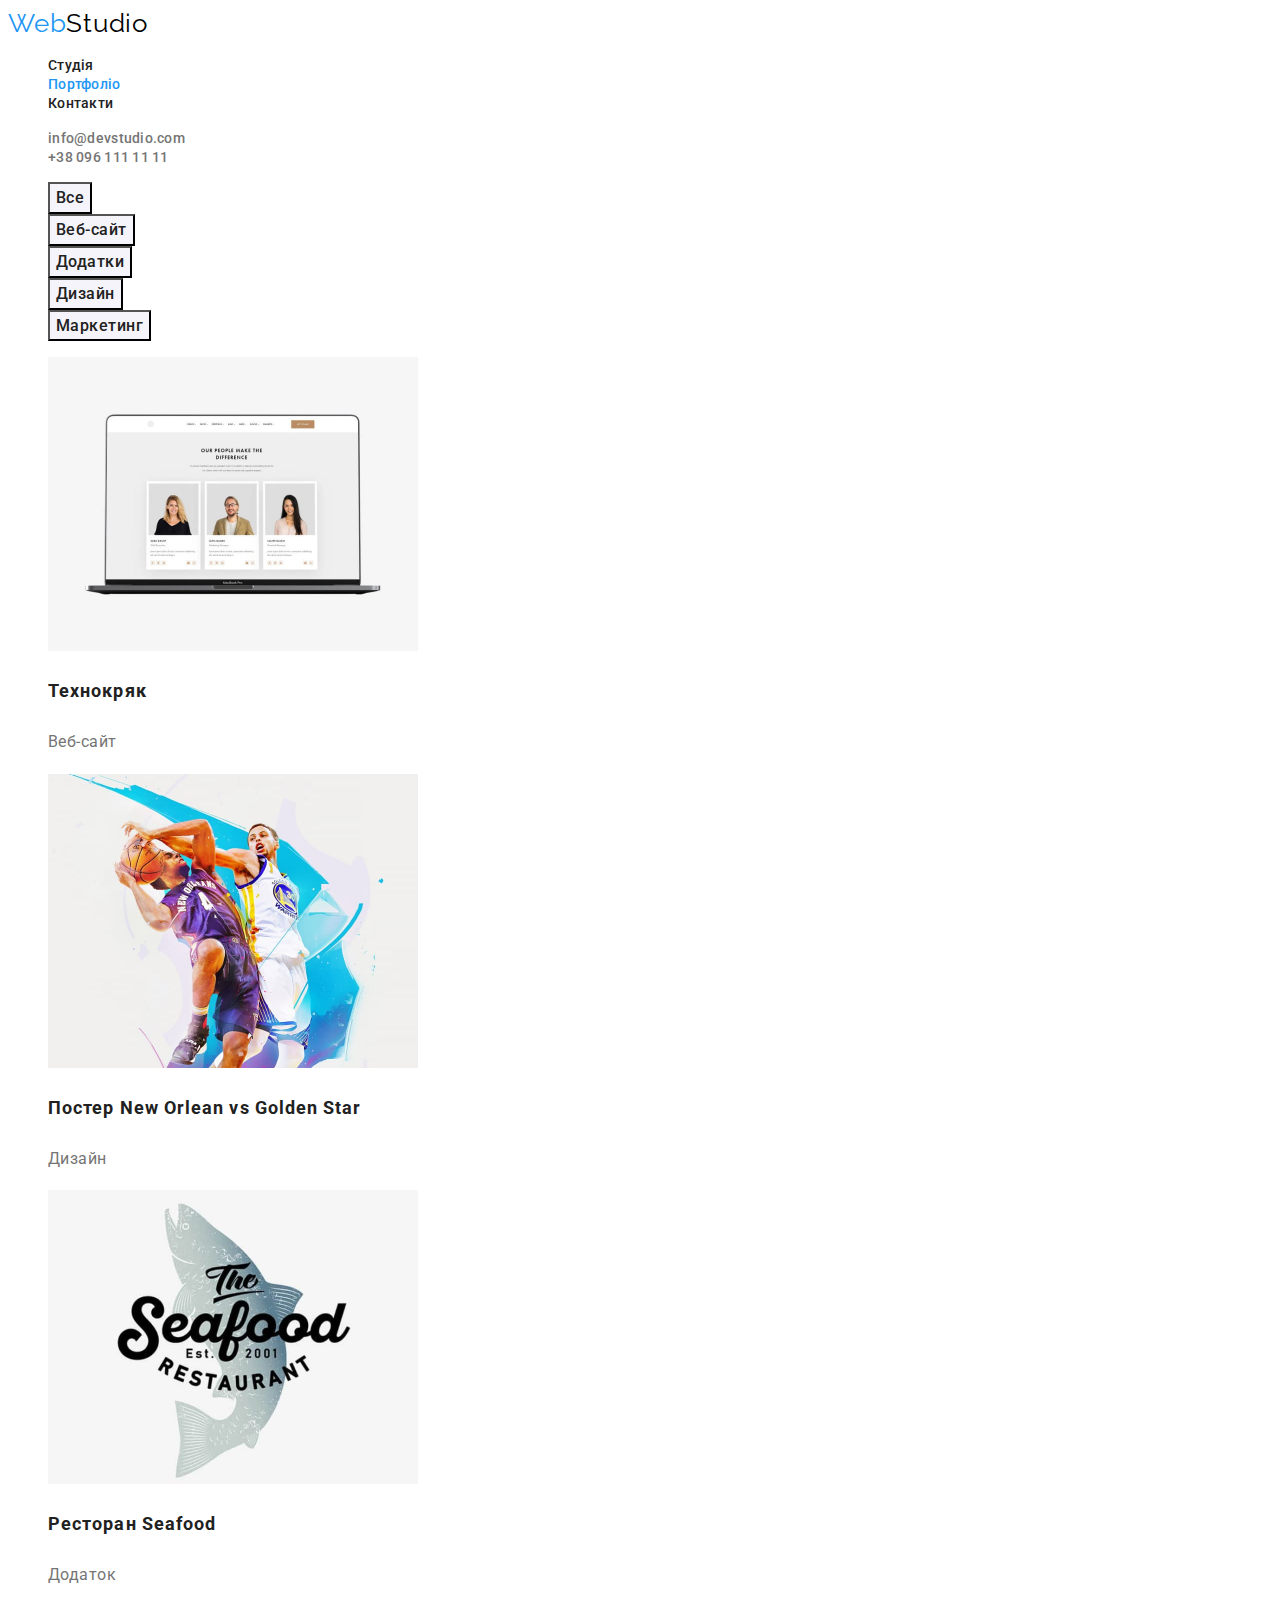
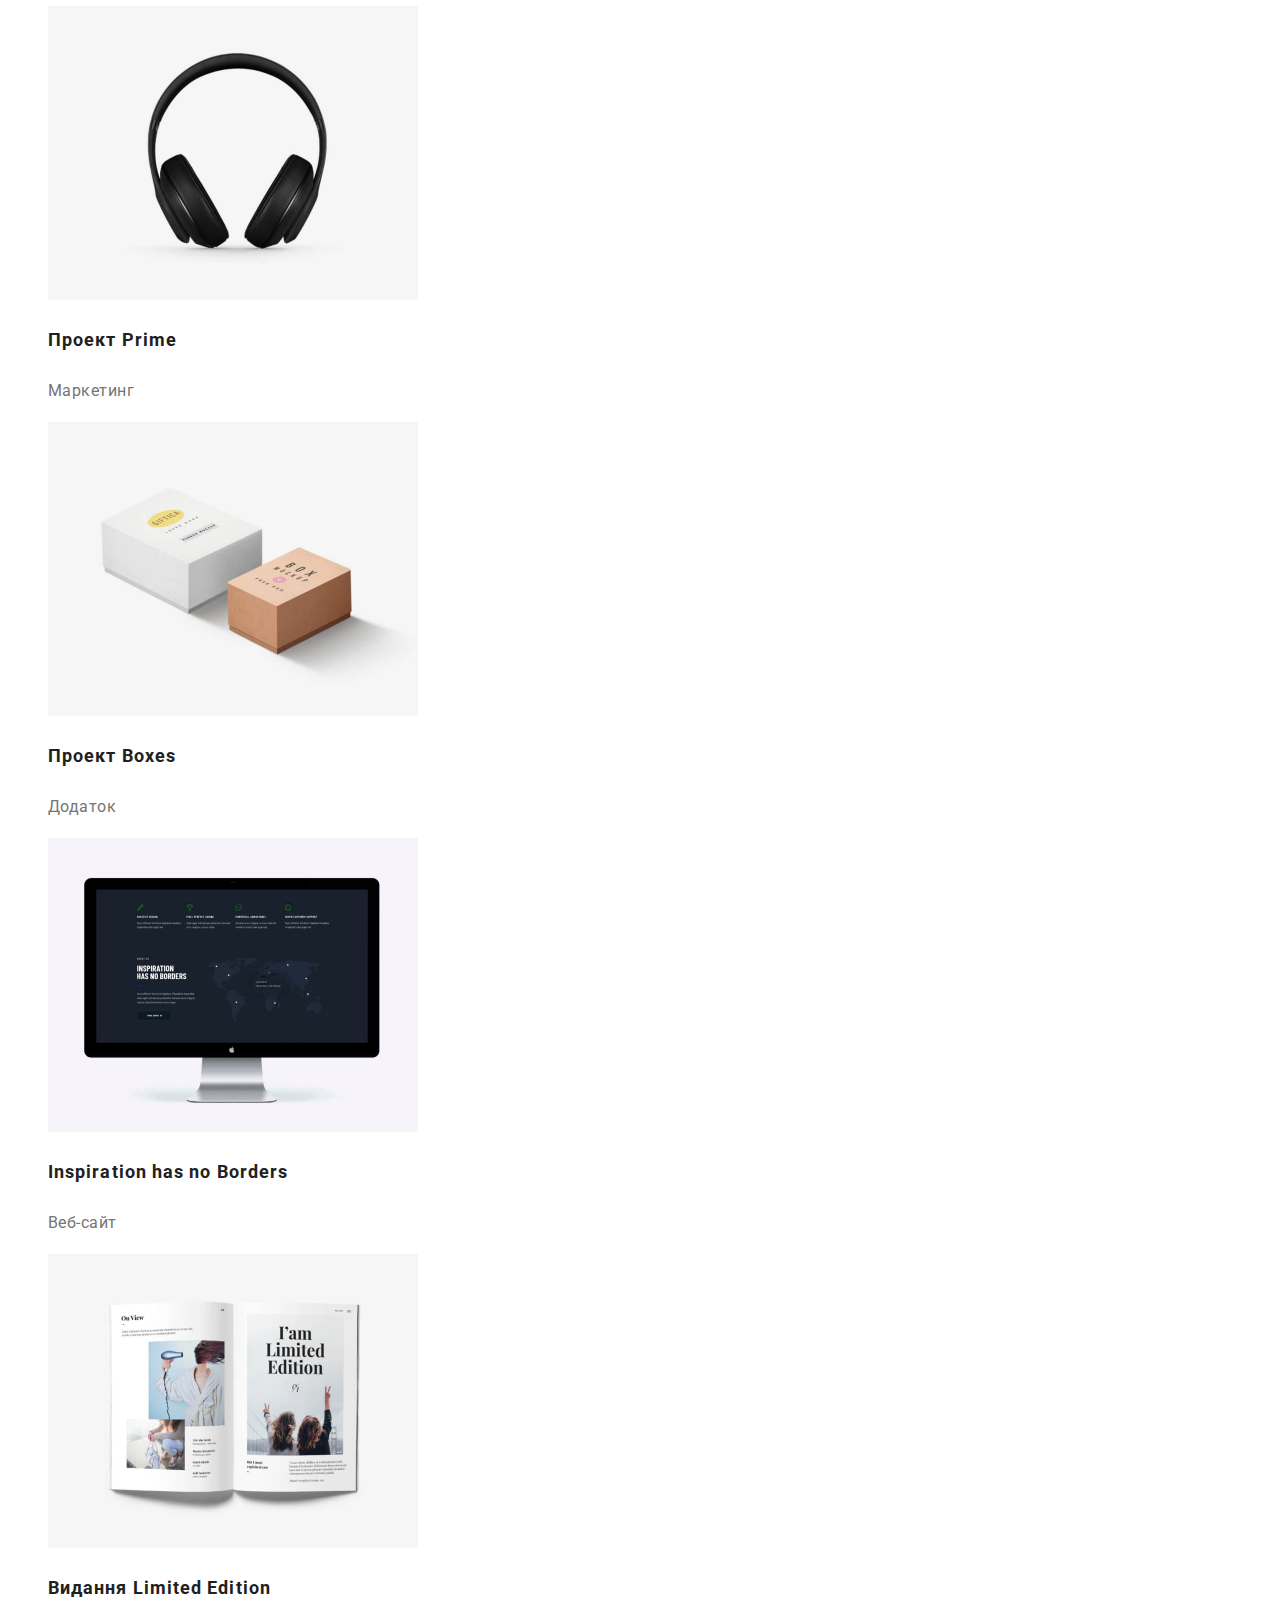
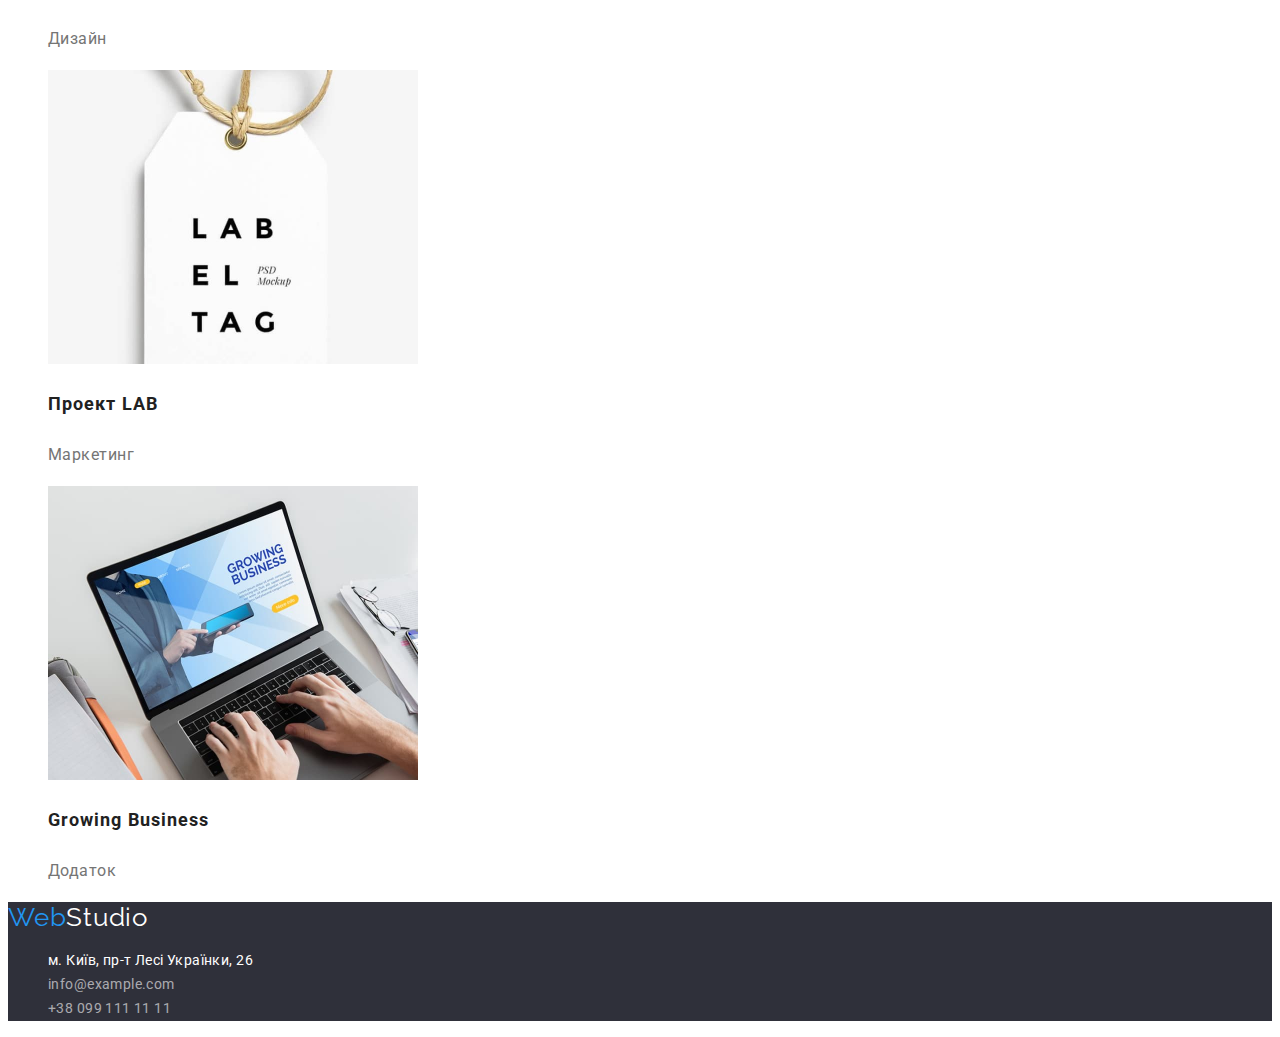
==== portfolio.html @ faa63e8d "Оптимізує css" ====
<!DOCTYPE html>
<html lang="ru">
<head>
    <meta charset="UTF-8">
    <meta http-equiv="X-UA-Compatible" content="IE=edge">
    <meta name="viewport" content="width=device-width, initial-scale=1.0">
    <title>Портфолио</title>
    <link rel="preconnect" href="https://fonts.googleapis.com">
    <link rel="preconnect" href="https://fonts.gstatic.com" crossorigin>
    <link
        href="https://fonts.googleapis.com/css2?family=Montserrat:wght@400;700&family=Raleway:wght@700&family=Roboto:wght@400;500;700;900&display=swap"
        rel="stylesheet">
    <link rel="stylesheet" href="./css/styles.css">
</head>

<body>
    <header class="header">
        <nav>
            <a  class="header-logo logo link">Web<span class="header-second-logo logo link">Studio</span>
            </a>

            <ul class="header-list list">
                <li class="header-item"><a class="header-link link navy" href="./index.html">Студія</a></li>
                <li class="header-item"><a class="header-link link navy current" href="./portfolio.html"">Портфоліо</a> </li>
                <li class="header-item"><a class="header-link link navy " href="">Контакти</a> </li>
            </ul>
        </nav>

        <ul class="header-contacts-list list">
            <li class="contacts-item"><a  href="mailto:info@devstudio.com" class="header-tel link navy ">info@devstudio.com</a></li>
            <li class="contacts-item"><a href="Tel:+380961111111" class="header-mail link navy ">+38 096 111 11 11</a> </li>
        </ul>
    </header>
    <main>
        <section class="filter">
            <h2 class="visually-hidden">Фільтр</h2>
            <ul class="filter-list list">
                <li class="filter-item">
                    <button class="filter-btn" type="button">Все</button>
                </li>
                <li class="filter-item">
                    <button class="filter-btn" type="button">Веб-сайт</button>
                </li>
                <li class="filter-item">
                   <button class="filter-btn" type="button"> Додатки</button>
                </li>
                <li class="filter-item">
                    <button class="filter-btn" type="button">Дизайн</button>
                </li>
                <li class="filter-item">
                   <button class="filter-btn" type="button">Маркетинг</button>
                </li>
            </ul>      
      
            <h2 class="visually-hidden">Портфоліо</h2>
            <ul class="portfolio-list list">
                <li class="portfolio-item">
                    <img
                     src="./images/portfolio_1.jpg"
                     alt="Відкрита сторінка на ноутбуці з профілями"
                     width="370">
                    <h3 class="portfolio-item-title">Технокряк</h3>
                    <p class="portfolio-after-title">Веб-сайт</p>
                </li>
                <li class="portfolio-item">
                    <img
                        src="./images/portfolio_2.jpg"
                        alt="два баскетболісти в стрибку з м'ячем"
                        width="370">
                    <h3 class="portfolio-item-title">Постер New Orlean vs Golden Star</h3>
                    <p class="portfolio-after-title">Дизайн</p>
                </li>
                <li class="portfolio-item">
                    <img
                     src="./images/portfolio_3.jpg" 
                     alt="логотип ресторану сіафуд"
                     width="370">
                    <h3 class="portfolio-item-title">Ресторан Seafood</h3>
                    <p class="portfolio-after-title">Додаток</p>
                </li>
                <li class="portfolio-item">
                    <img
                        src="./images/portfolio_4.jpg"
                        alt="навушники"
                        width="370">
                    <h3 class="portfolio-item-title">Проект Prime</h3>
                    <p class="portfolio-after-title">Маркетинг</p>
                </li>
                <li class="portfolio-item">
                    <img
                        src="./images/portfolio_5.jpg" 
                        alt="дві коробки"
                        width="370">
                    <h3 class="portfolio-item-title">Проект Boxes</h3>
                    <p class="portfolio-after-title">Додаток</p>
                </li>
                <li class="portfolio-item">
                    <img
                        src="./images/portfolio_6.jpg"
                        alt="екран комп'ютера з катрою"
                        width="370">
                    <h3 class="portfolio-item-title">Inspiration has no Borders</h3>
                    <p class="portfolio-after-title">Веб-сайт</p>
                </li>
                <li class="portfolio-item">
                    <img
                        src="./images/portfolio_7.jpg" 
                        alt="розгорнутий журнал"
                        width="370">
                    <h3 class="portfolio-item-title">Видання Limited Edition</h3>
                    <p class="portfolio-after-title">Дизайн</p>
                </li>
                <li class="portfolio-item">
                    <img
                        src="./images/portfolio_8.jpg" 
                        alt="лейбл"
                        width="370">
                    <h3 class="portfolio-item-title">Проект LAB</h3>
                    <p class="portfolio-after-title">Маркетинг</p>
                </li>
                <li class="portfolio-item">
                    <img 
                        src="./images/portfolio_9.jpg" 
                        alt="руки які друкують на ноутбуці"
                        width="370">
                    <h3 class="portfolio-item-title">Growing Business</h3>
                    <p class="portfolio-after-title">Додаток</p>
                </li>
           </ul>
        </section>
    </main>
    <footer class="footer">
        <a class="header-logo logo link" href="/"> Web<span class="logo-color-footer logo link">Studio</span>
        </a>
        
        <address class="address">
            <ul class="address-list list">
                <li class="address-item">
                    <a href="https://goo.gl/maps/31fkkudy4Th9jDAP7" class="address-location link">м. Київ, пр-т Лесі Українки, 26</a>
                </li>
                <li class="address-item"> <a href="mailto:info@example.com" class="address-mail link">info@example.com</a> </li>
                <li class="address-item"> <a href="tel:+380991111111" class="address-tel link">+38 099 111 11 11</a></li>
            </ul>
        </address>
    </footer>
    </body>
---- css/styles.css ----
/* колір основного тексту:#212121 */
/* колір великих букв: #FFFFFF */
/* колір текту:#757575 */
/* колір лого:#2196F3 */

/* колір фону (другий): #2F303A */

/* колір кнопки:#2196F3 */
/* контакти в футері:color: rgba(255, 255, 255, 0.6); */

:root{ 
    --title-text-color:#212121;
    --button-text-color:#212121;
    --primary-backgraund-color:#FFFFFF;
    --primary-text-color:#757575;
    --first-logo-color:#2196F3;
    --button-active-color:#2196F3;
    --button-color:#F5F4FA;
    --about-backgraund-color:#F5F4FA;
    --hero-backgraund-color:#2F303A;
    --second-logo-color:#000000;
    --hero-color:#FFFFFF;
    
}

body{
    color: var(--primary-text-color);
    font-family: Roboto, sans-serif;
}

.visually-hidden {
    position: absolute;
    white-space: nowrap;
    width: 1px;
    height: 1px;
    overflow: hidden;
    border: 0;
    padding: 0;
    clip: rect(0 0 0 0);
    clip-path: inset(50%);
    margin: -1px;
}

.list{
    list-style: none;
}

.link{
    text-decoration: none;
}


.navy{
    font-weight: 500;
    font-size: 14px;
    line-height: 1.14;
    letter-spacing: 0.02em;
}

.title{
    font-weight: 700;
    font-size: 36px;
    line-height: 1.17;
    text-align: center;
    letter-spacing: 0.03em;
    color: var(--title-text-color);}

/* ----------------LOGO----------------- */

.logo{
    font-family: 'Raleway';
    font-size: 26px;
    line-height: 1.19;
    letter-spacing: 0.03em;
}

.header-logo{
    color: var(--first-logo-color);
}

.header-second-logo{
    color: var(--second-logo-color);
}

/* ----------------HEADER----------------- */

.header {background-color: var(--primary-backgraund-color);
}

.header-link {
    color: var(--title-text-color);
}

.header-link:hover,
.header-link:focus{color: var(--button-active-color);
}

.current{
    color: var(--button-active-color);
}

.header-tel {
    font-weight: 500;
    font-size: 14px;
    line-height: 1.14;
    letter-spacing: 0.02em;
    color: var(--primary-text-color);
}

.header-tel:hover,
.header-tel:focus{
    color: var(--button-active-color);
}
.header-mail {
    font-weight: 500;
    font-size: 14px;
    line-height: 1.14;
    letter-spacing: 0.02em;
    color: var(--primary-text-color);
}

.header-mail:hover,
.header-mail:focus{
    color: var(--button-active-color);
}

/* ----------------HERO----------------- */

.hero {
    background-color: var(--hero-backgraund-color);
}
.hero-title {
    font-weight: 900;
    font-size: 44px;
    line-height: 1.36;
    text-align: center;
    letter-spacing: 0.06em;
    text-transform: uppercase;
    color: var(--hero-color);
}
.hero-btn {
    font-family: inherit;
    font-weight: 700;
    font-size: 16px;
    line-height: 1.88;
    letter-spacing: 0.06em;
    background-color: var(--button-active-color);
    color: var(--hero-color);
    cursor: pointer;
}

/* ----------------FEATURES----------------- */

.features {
    background-color: var(--primary-backgraund-color);
}

.item-title {
    font-weight: 700;
    font-size: 14px;
    line-height: 1.14;
    letter-spacing: 0.03em;
    text-transform: uppercase;
    color: var(--title-text-color);
}
.item-after-title {
    font-size: 14px;
    line-height: 1.71;
    letter-spacing: 0.03em;
    color: var(--primary-text-color);
}

/* ----------------ABOUT----------------- */




/* ----------------TEAM----------------- */

.team {background-color:var(--about-backgraund-color);
}

.team-item-title {
    font-weight: 500;
    font-size: 16px;
    line-height: 1.19;
    text-align: center;
    letter-spacing: 0.03em;
    color: var(--title-text-color);
}
.team-after-title {
    font-size: 16px;
    line-height: 1.19;
    text-align: center;
    letter-spacing: 0.03em;
    color: var(--primary-text-color);
}

/* ----------------FOOTER----------------- */

.footer {
    background-color: var(--hero-backgraund-color);
}
.logo-color-footer {
    color: var(--hero-color);
}

.address{
    font-style: unset;
}

.address-location {
    font-size: 14px;
    line-height: 1.71;
    letter-spacing: 0.03em;
    color: var(--hero-color);
}

.address-location:hover,
.address-location:focus,
.address-mail:hover,
.address-mail:focus,
.address-tel:hover, 
.address-tel:focus{color: var(--button-active-color);}

.address-mail, .address-tel {
    font-size: 14px;
    line-height: 1.71;
    letter-spacing: 0.03em;
    color: rgba(255, 255, 255, 0.6);
}


/* ----------------PAGE PORTFOLIO----------------- */


.filter-btn{
    font-family: inherit;
    font-weight: 500;
    font-size: 16px;
    line-height: 1.62;
    text-align: center;
    letter-spacing: 0.03em;
    color: var(--button-text-color);
    background-color: var(--button-color);
}

.filter-btn:hover,
.filter-btn:focus{color:var(--hero-color);
background-color: var(--button-active-color);}

.portfolio-item-title{
    font-weight: 700;
    font-size: 18px;
    line-height: 2;
    letter-spacing: 0.06em;
    color: var(--title-text-color);
}

.portfolio-after-title{
    font-size: 16px;
    line-height: 1.88;
    letter-spacing: 0.03em;
    color: var(--primary-text-color);
}
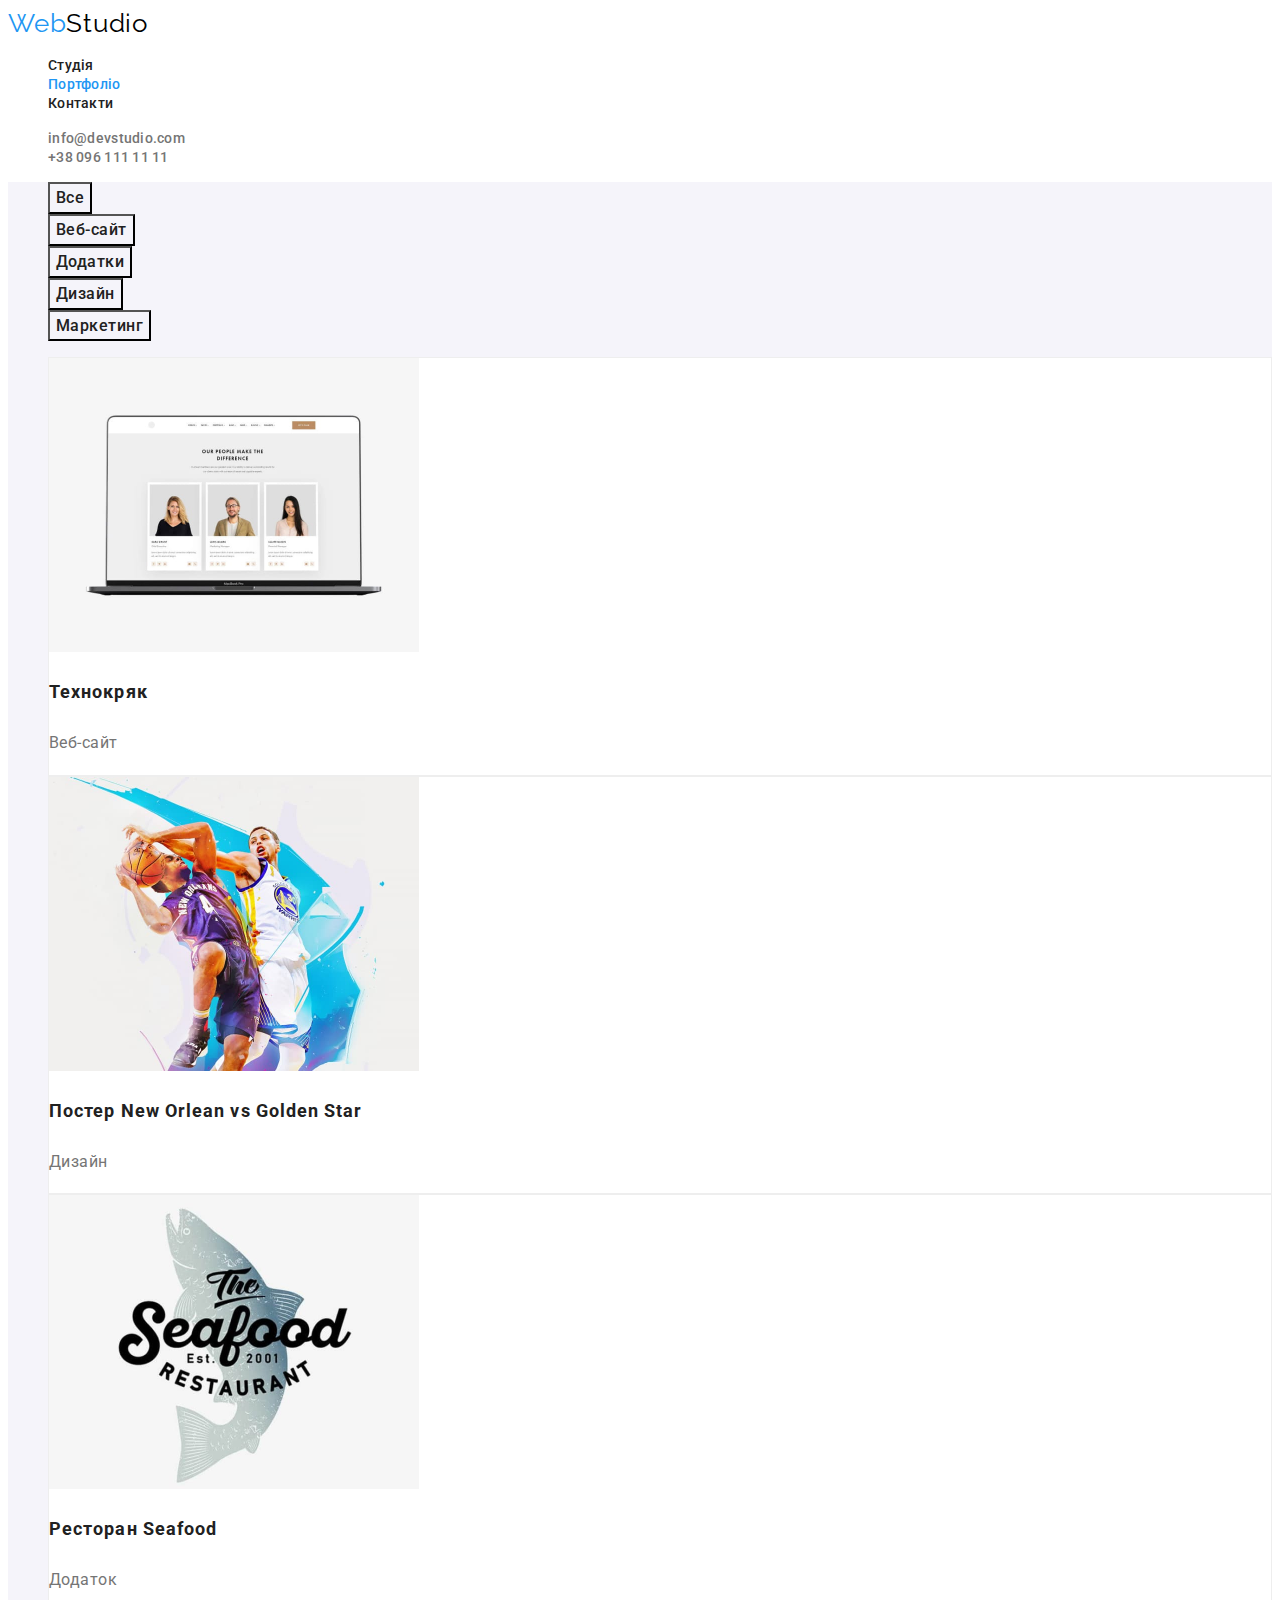
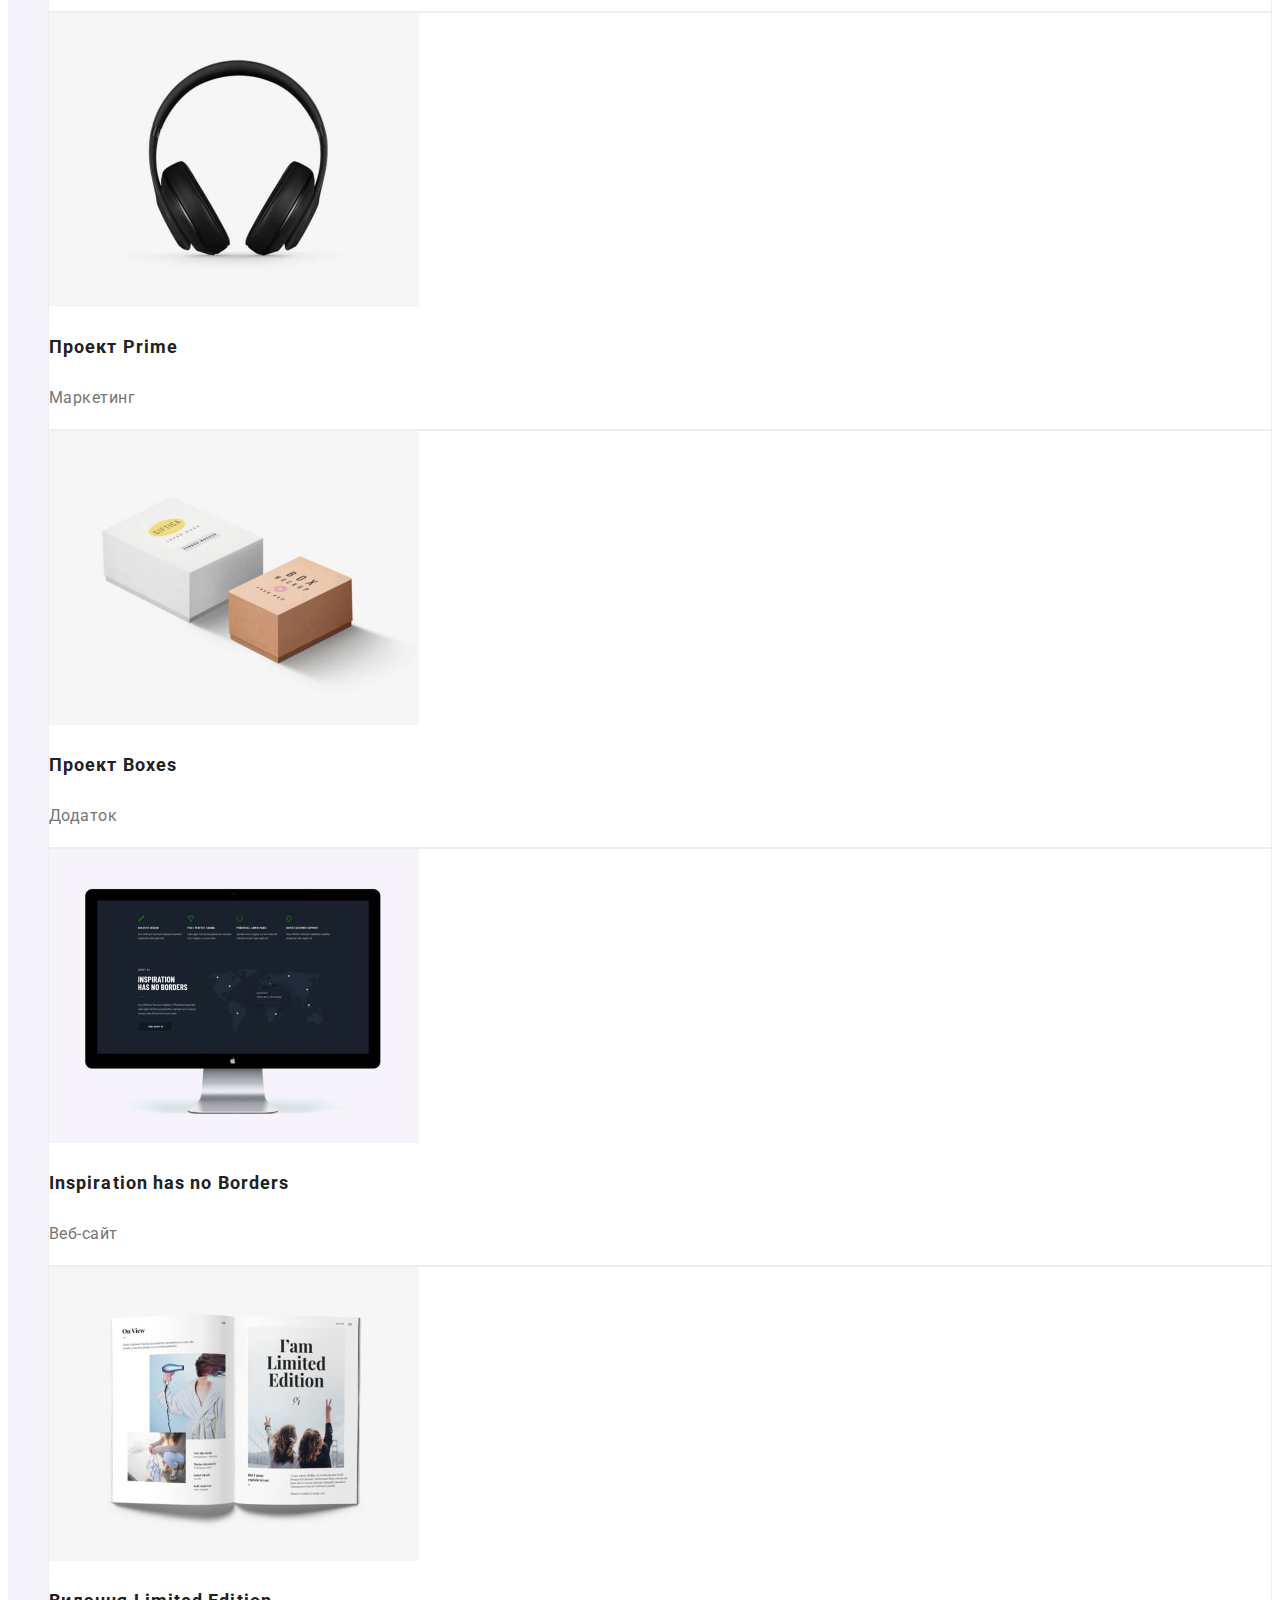
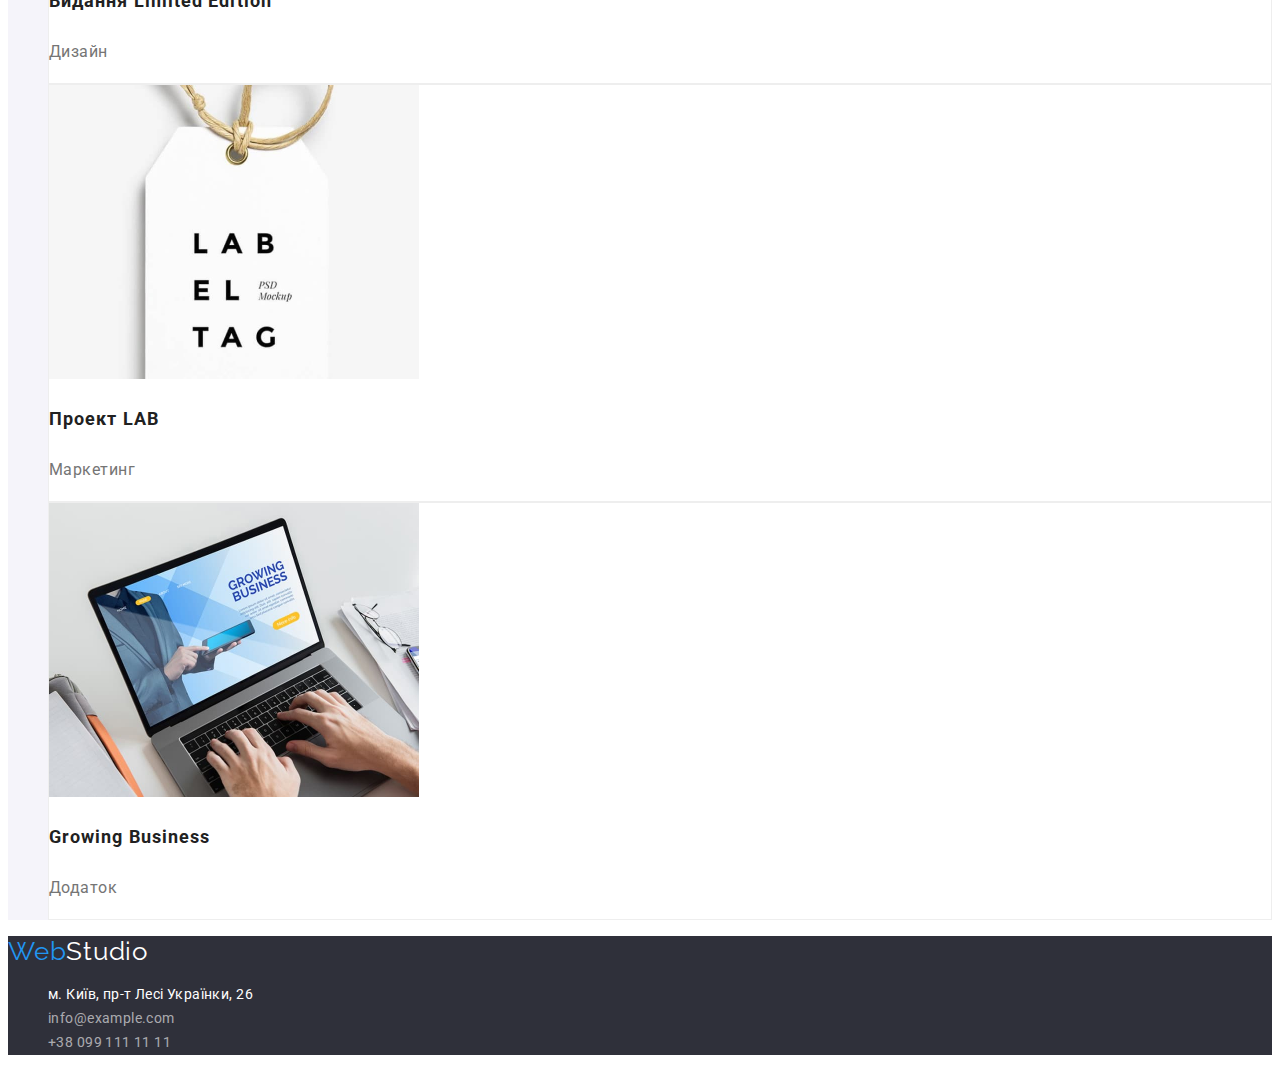
==== commit 7d7814fe: "додає задній фон" ====
--- a/portfolio.html
+++ b/portfolio.html
@@ -31,7 +31,7 @@
             <li class="contacts-item"><a href="Tel:+380961111111" class="header-mail link navy ">+38 096 111 11 11</a> </li>
         </ul>
     </header>
-    <main>
+    <main class="main-portfolio">
         <section class="filter">
             <h2 class="visually-hidden">Фільтр</h2>
             <ul class="filter-list list">
@@ -51,7 +51,6 @@
                    <button class="filter-btn" type="button">Маркетинг</button>
                 </li>
             </ul>      
-      
             <h2 class="visually-hidden">Портфоліо</h2>
             <ul class="portfolio-list list">
                 <li class="portfolio-item">
--- a/css/styles.css
+++ b/css/styles.css
@@ -26,6 +26,7 @@
 body{
     color: var(--primary-text-color);
     font-family: Roboto, sans-serif;
+    background-color: var(--primary-backgraund-color);
 }
 
 .visually-hidden {
@@ -180,6 +181,12 @@
 .team {background-color:var(--about-backgraund-color);
 }
 
+.team-item{
+    background-color: var(--primary-backgraund-color);
+    box-shadow: 0px 1px 3px rgba(0, 0, 0, 0.12), 0px 1px 1px rgba(0, 0, 0, 0.14), 0px 2px 1px rgba(0, 0, 0, 0.2);
+    border-radius: 0px 0px 4px 4px;
+}
+
 .team-item-title {
     font-weight: 500;
     font-size: 16px;
@@ -233,6 +240,7 @@
 
 /* ----------------PAGE PORTFOLIO----------------- */
 
+.main-portfolio{background-color: var(--about-backgraund-color);}
 
 .filter-btn{
     font-family: inherit;
@@ -247,7 +255,13 @@
 
 .filter-btn:hover,
 .filter-btn:focus{color:var(--hero-color);
-background-color: var(--button-active-color);}
+background-color: var(--button-active-color);
+}
+
+.portfolio-item{
+    background-color:var(--primary-backgraund-color);
+    border: 1px solid #EEEEEE;
+}
 
 .portfolio-item-title{
     font-weight: 700;
@@ -262,4 +276,6 @@
     line-height: 1.88;
     letter-spacing: 0.03em;
     color: var(--primary-text-color);
-}+}
+
+.portfolio-item{color:var(--primary-backgraund-color);}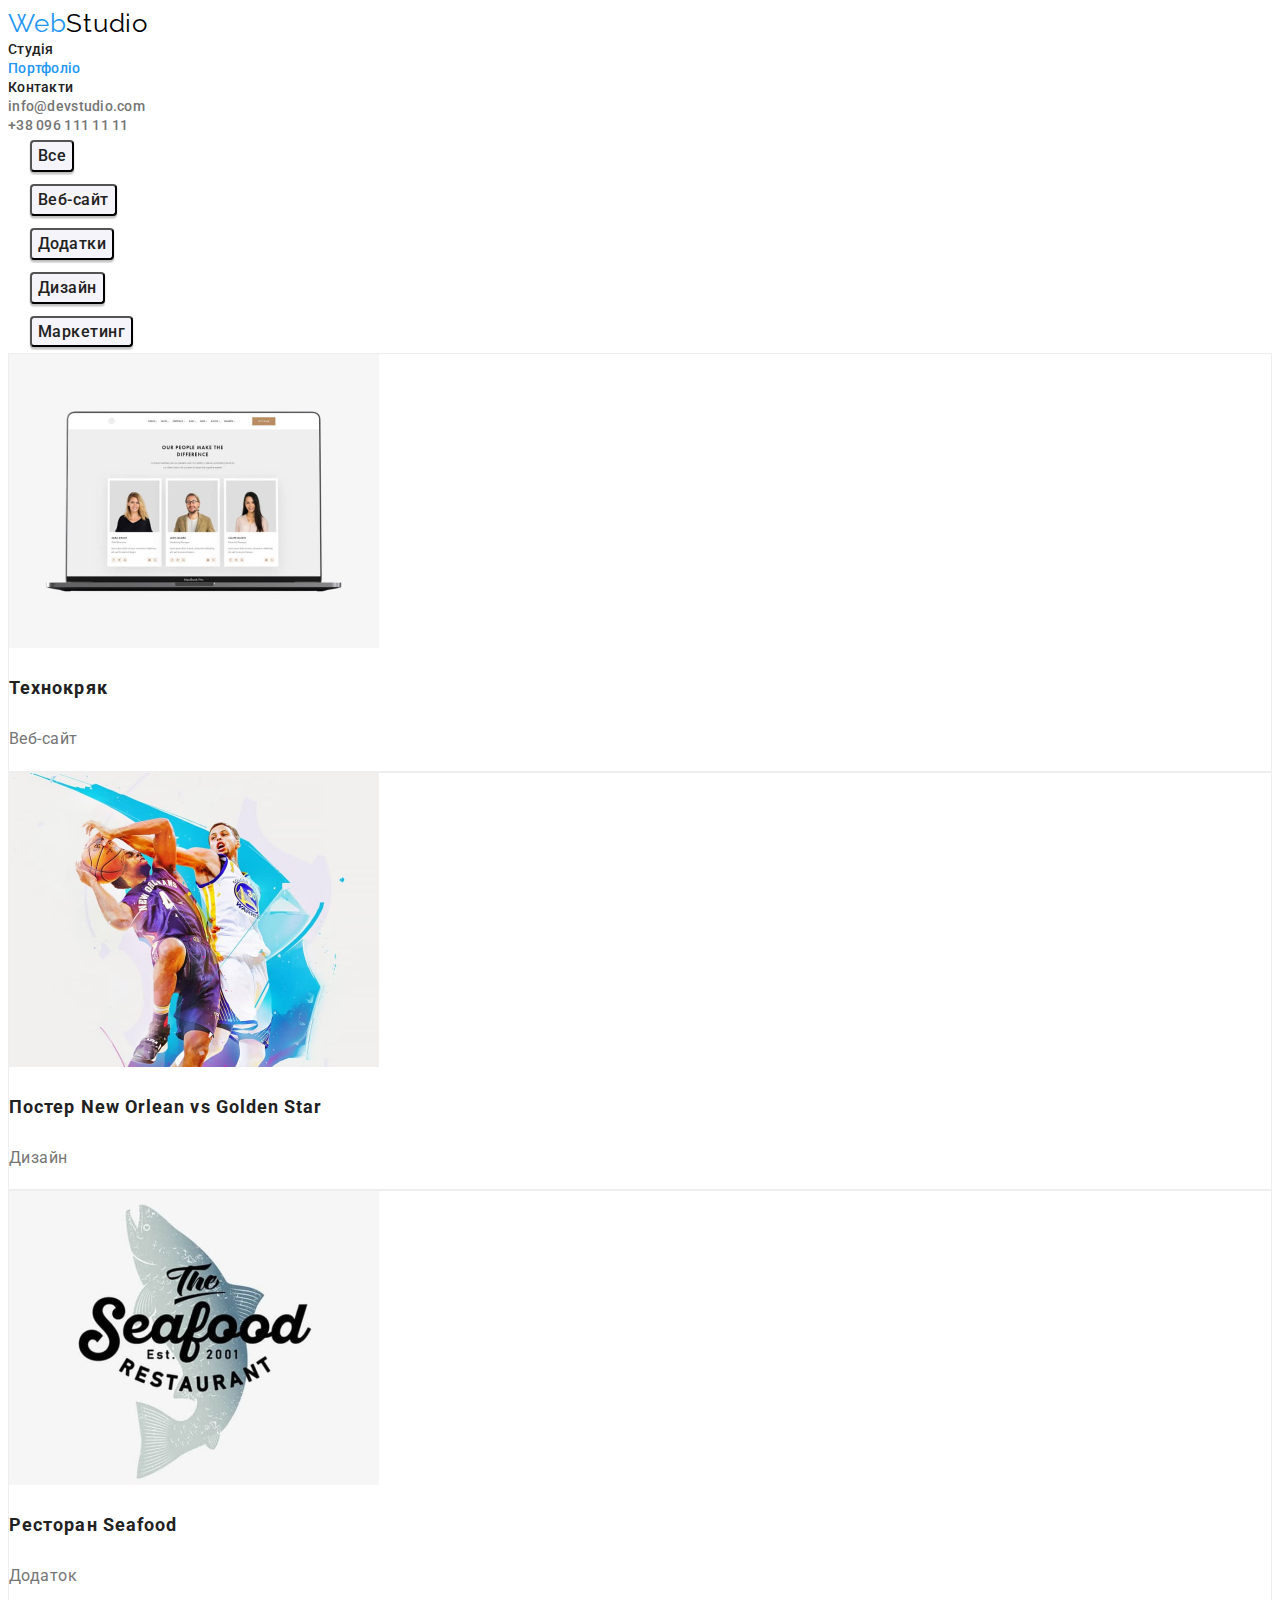
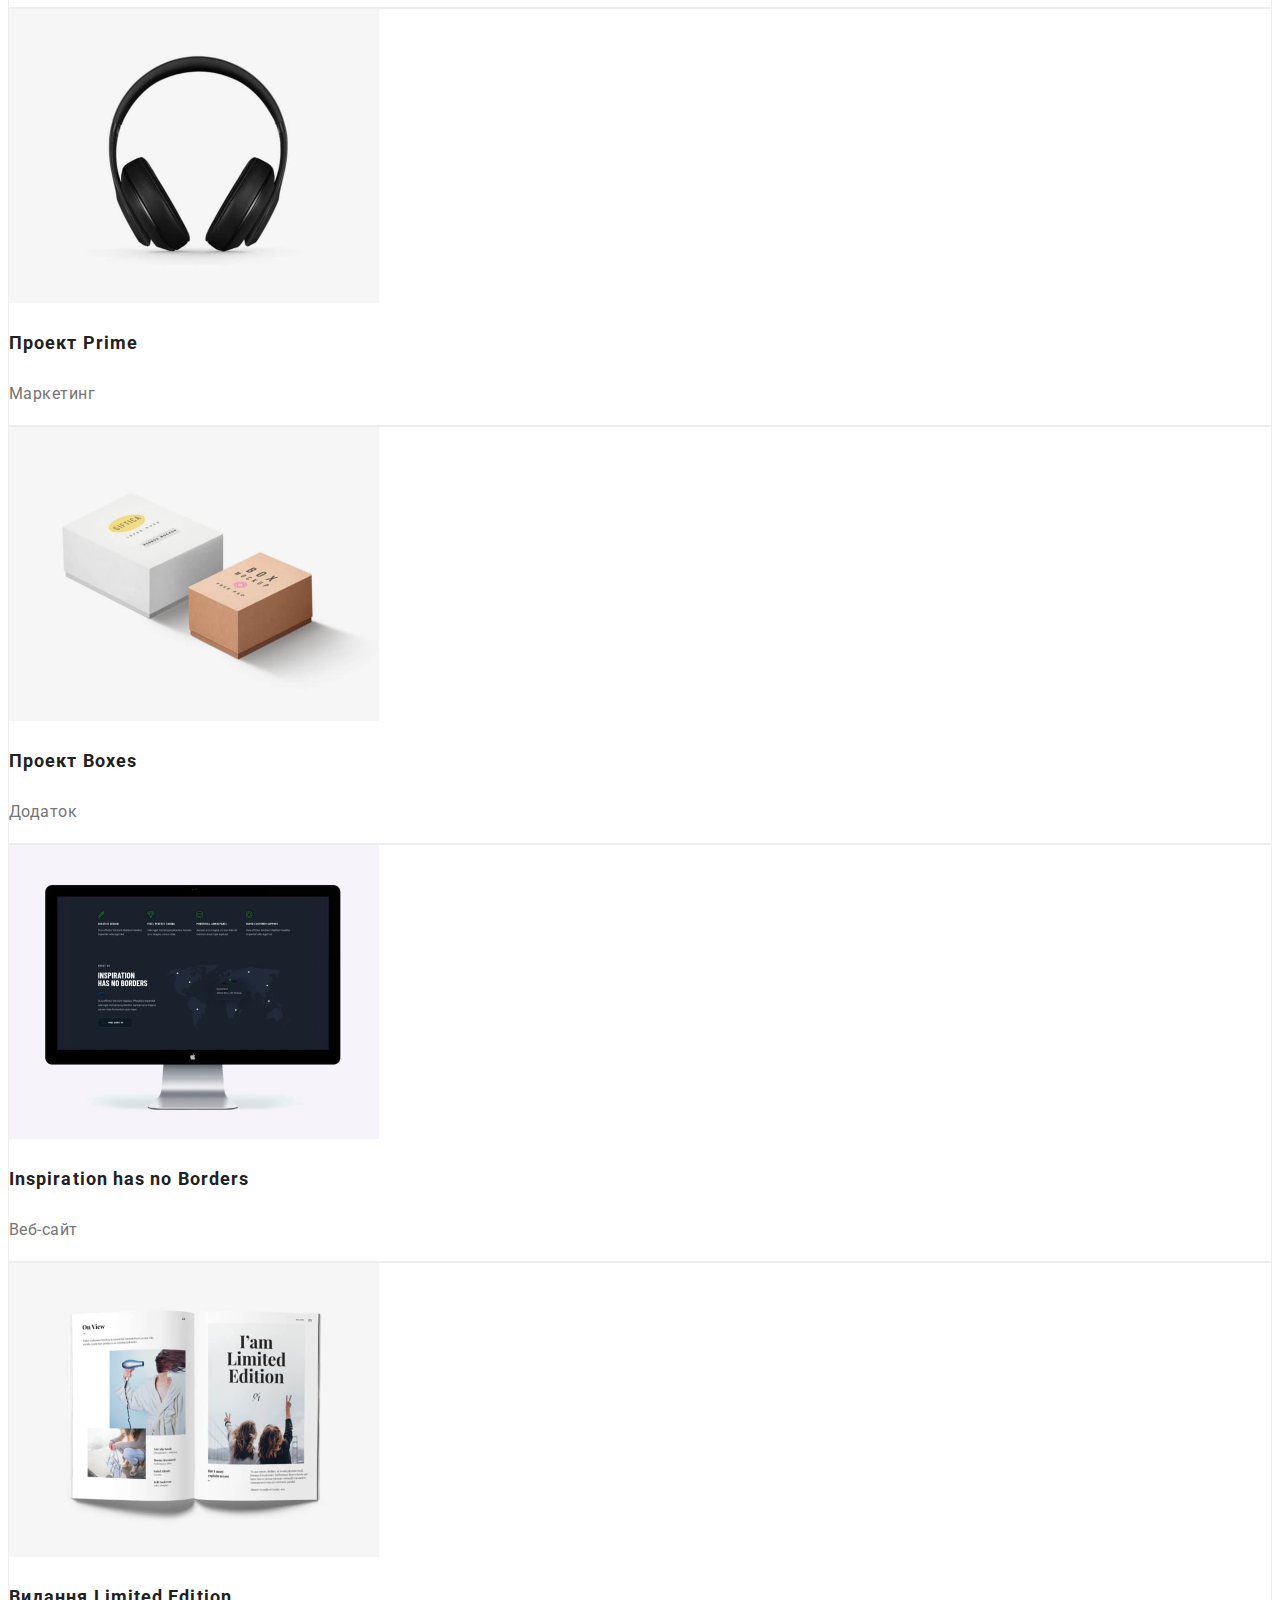
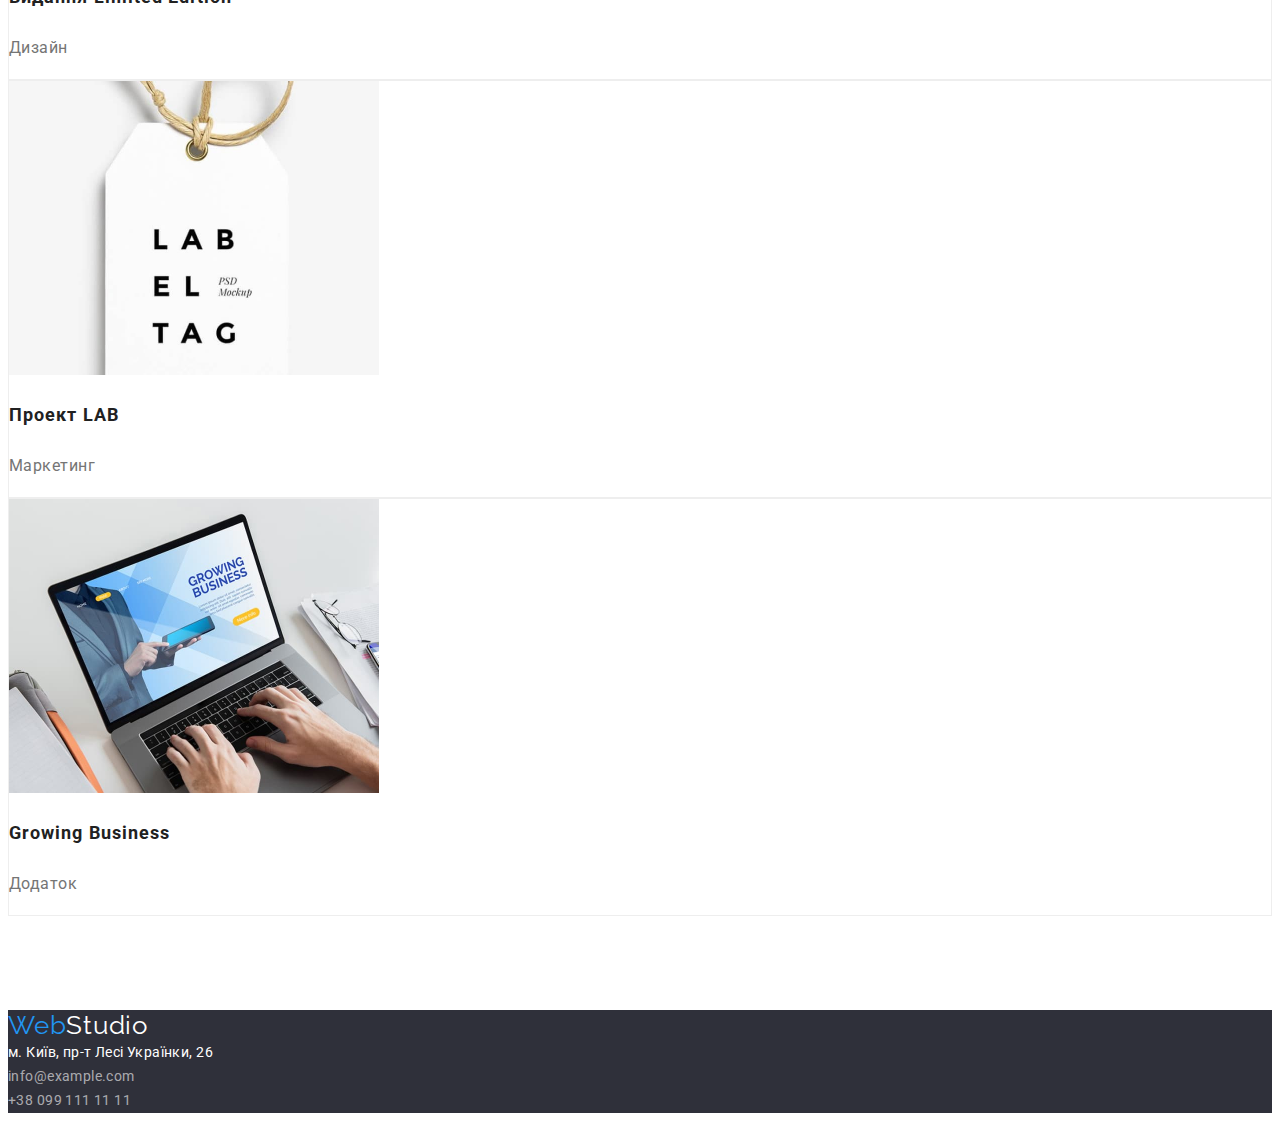
==== commit 9c577ea4: "додає відступи" ====
--- a/portfolio.html
+++ b/portfolio.html
@@ -32,7 +32,7 @@
         </ul>
     </header>
     <main class="main-portfolio">
-        <section class="filter">
+        <section class="filter section">
             <h2 class="visually-hidden">Фільтр</h2>
             <ul class="filter-list list">
                 <li class="filter-item">
--- a/css/styles.css
+++ b/css/styles.css
@@ -40,10 +40,13 @@
     clip: rect(0 0 0 0);
     clip-path: inset(50%);
     margin: -1px;
+    margin-top: 0px;
 }
 
 .list{
     list-style: none;
+    margin: 0px;
+    padding: 0px;
 }
 
 .link{
@@ -64,9 +67,20 @@
     line-height: 1.17;
     text-align: center;
     letter-spacing: 0.03em;
-    color: var(--title-text-color);}
-
+    color: var(--title-text-color);
+}
+
+.conteiner{
+    margin-left: auto;
+    margin-right: auto;
+    width: 1215px;
+    background: #000;
+}
+
+.section{padding-top: 0px;
+padding-bottom: 94px;}
 /* ----------------LOGO----------------- */
+
 
 .logo{
     font-family: 'Raleway';
@@ -85,8 +99,10 @@
 
 /* ----------------HEADER----------------- */
 
-.header {background-color: var(--primary-backgraund-color);
-}
+.header {
+    background-color: var(--primary-backgraund-color);
+}
+
 
 .header-link {
     color: var(--title-text-color);
@@ -129,15 +145,18 @@
 
 .hero {
     background-color: var(--hero-backgraund-color);
+    width: 1600px;
+    text-align: center;
 }
 .hero-title {
     font-weight: 900;
     font-size: 44px;
     line-height: 1.36;
-    text-align: center;
     letter-spacing: 0.06em;
     text-transform: uppercase;
-    color: var(--hero-color);
+    color: var(--hero-color); 
+    margin-top: 0px;
+    margin-bottom: 30px;
 }
 .hero-btn {
     font-family: inherit;
@@ -148,12 +167,20 @@
     background-color: var(--button-active-color);
     color: var(--hero-color);
     cursor: pointer;
+    display: inline-block;
+    box-shadow: 0px 4px 4px rgba(0, 0, 0, 0.15);
+    border-radius: 4px;
+    padding: 10px 35px;
+    min-width: 216px;
+    border-style:none;
+
 }
 
 /* ----------------FEATURES----------------- */
 
 .features {
-    background-color: var(--primary-backgraund-color);
+    background-color: 
+    var(--primary-backgraund-color);
 }
 
 .item-title {
@@ -163,22 +190,32 @@
     letter-spacing: 0.03em;
     text-transform: uppercase;
     color: var(--title-text-color);
+    margin-top: 0px;
+    margin-bottom: 10px;
 }
 .item-after-title {
     font-size: 14px;
     line-height: 1.71;
     letter-spacing: 0.03em;
     color: var(--primary-text-color);
+    margin-top: 0px;
 }
 
 /* ----------------ABOUT----------------- */
-
-
+.about-title{
+    margin-top: 0px;
+    margin-bottom: 50px;
+}
+
+.about-item-pictures{margin-top: 0px;
+margin-bottom: 188px;}
 
 
 /* ----------------TEAM----------------- */
 
-.team {background-color:var(--about-backgraund-color);
+.team {
+    background-color:var(--about-backgraund-color);
+    margin-top: 0px;
 }
 
 .team-item{
@@ -194,6 +231,8 @@
     text-align: center;
     letter-spacing: 0.03em;
     color: var(--title-text-color);
+    margin-top: 0px;
+    margin-bottom: 10px;
 }
 .team-after-title {
     font-size: 16px;
@@ -201,6 +240,7 @@
     text-align: center;
     letter-spacing: 0.03em;
     color: var(--primary-text-color);
+    margin-bottom: 30px;
 }
 
 /* ----------------FOOTER----------------- */
@@ -240,7 +280,6 @@
 
 /* ----------------PAGE PORTFOLIO----------------- */
 
-.main-portfolio{background-color: var(--about-backgraund-color);}
 
 .filter-btn{
     font-family: inherit;
@@ -251,6 +290,10 @@
     letter-spacing: 0.03em;
     color: var(--button-text-color);
     background-color: var(--button-color);
+    display: inline-block;
+    margin: 6px 22px;
+    box-shadow: 0px 3px 1px rgba(0, 0, 0, 0.1), 0px 1px 2px rgba(0, 0, 0, 0.08), 0px 2px 2px rgba(0, 0, 0, 0.12);
+    border-radius: 4px;
 }
 
 .filter-btn:hover,
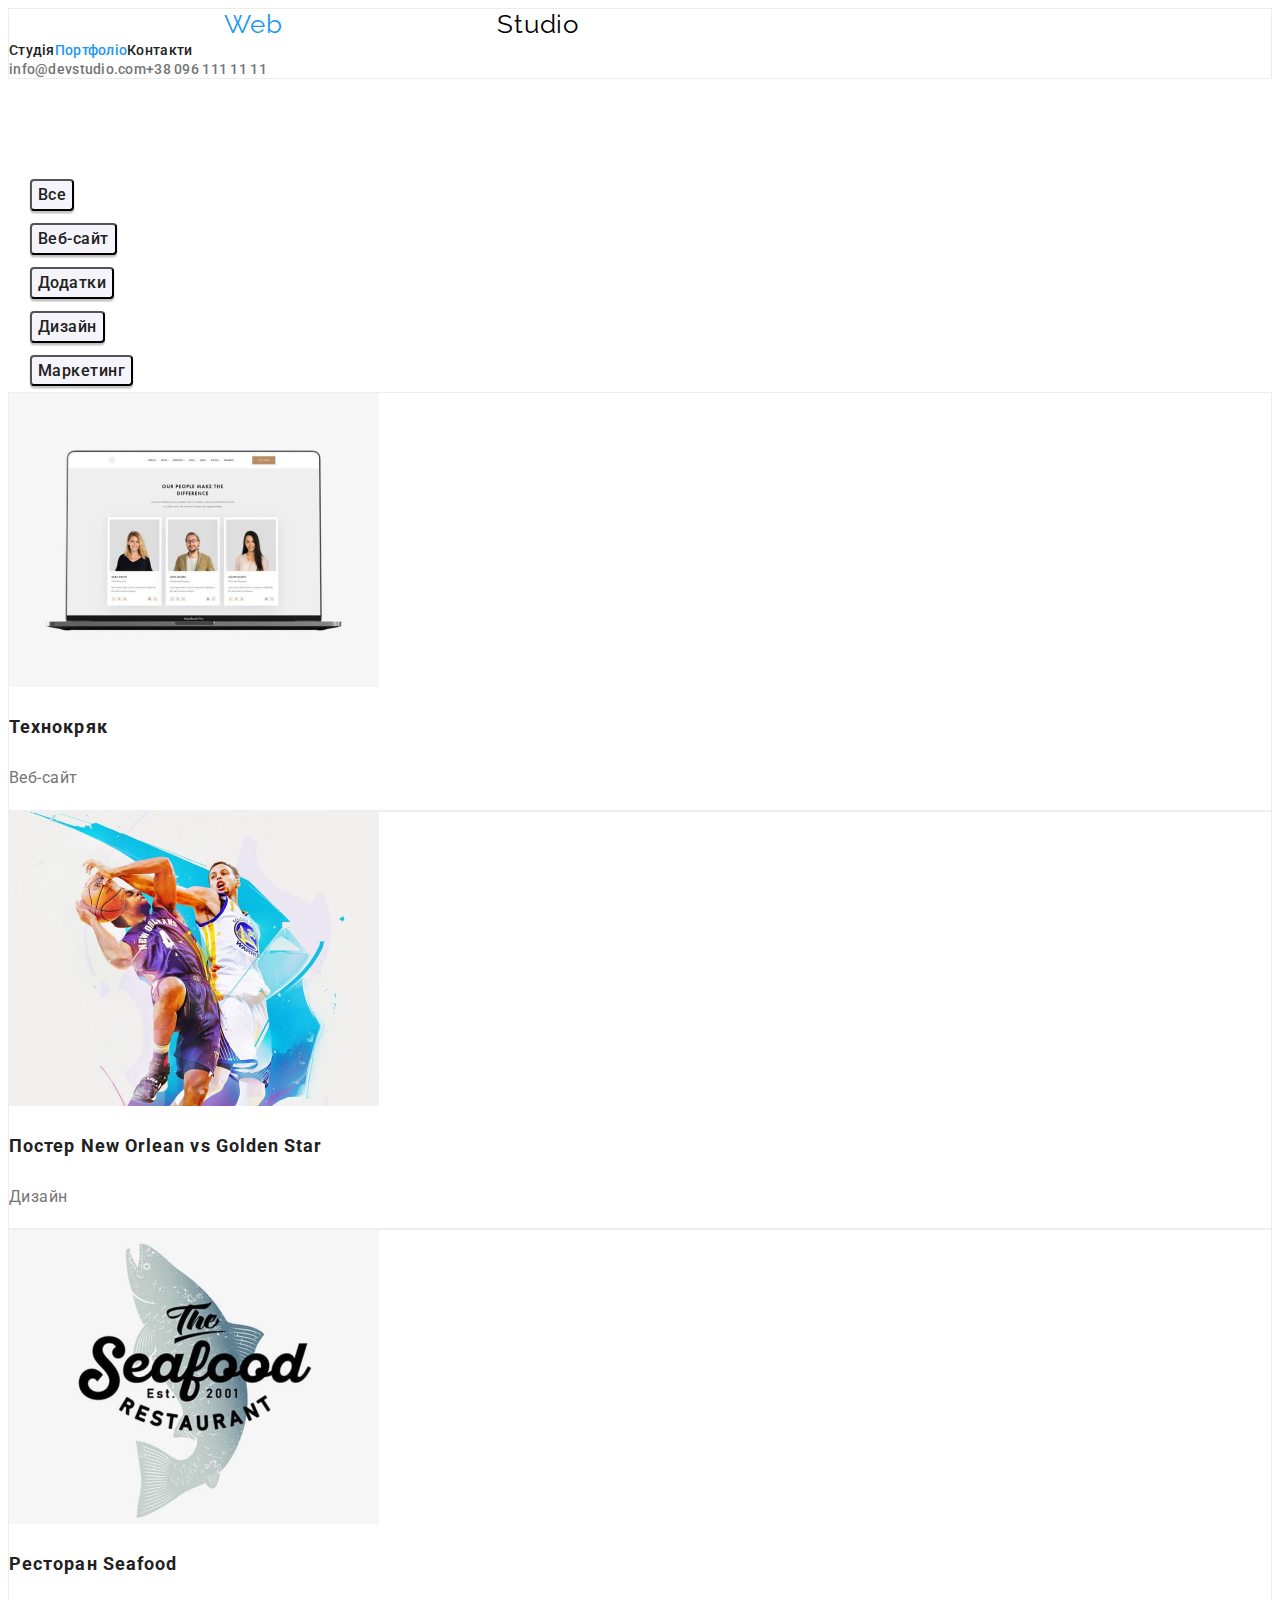
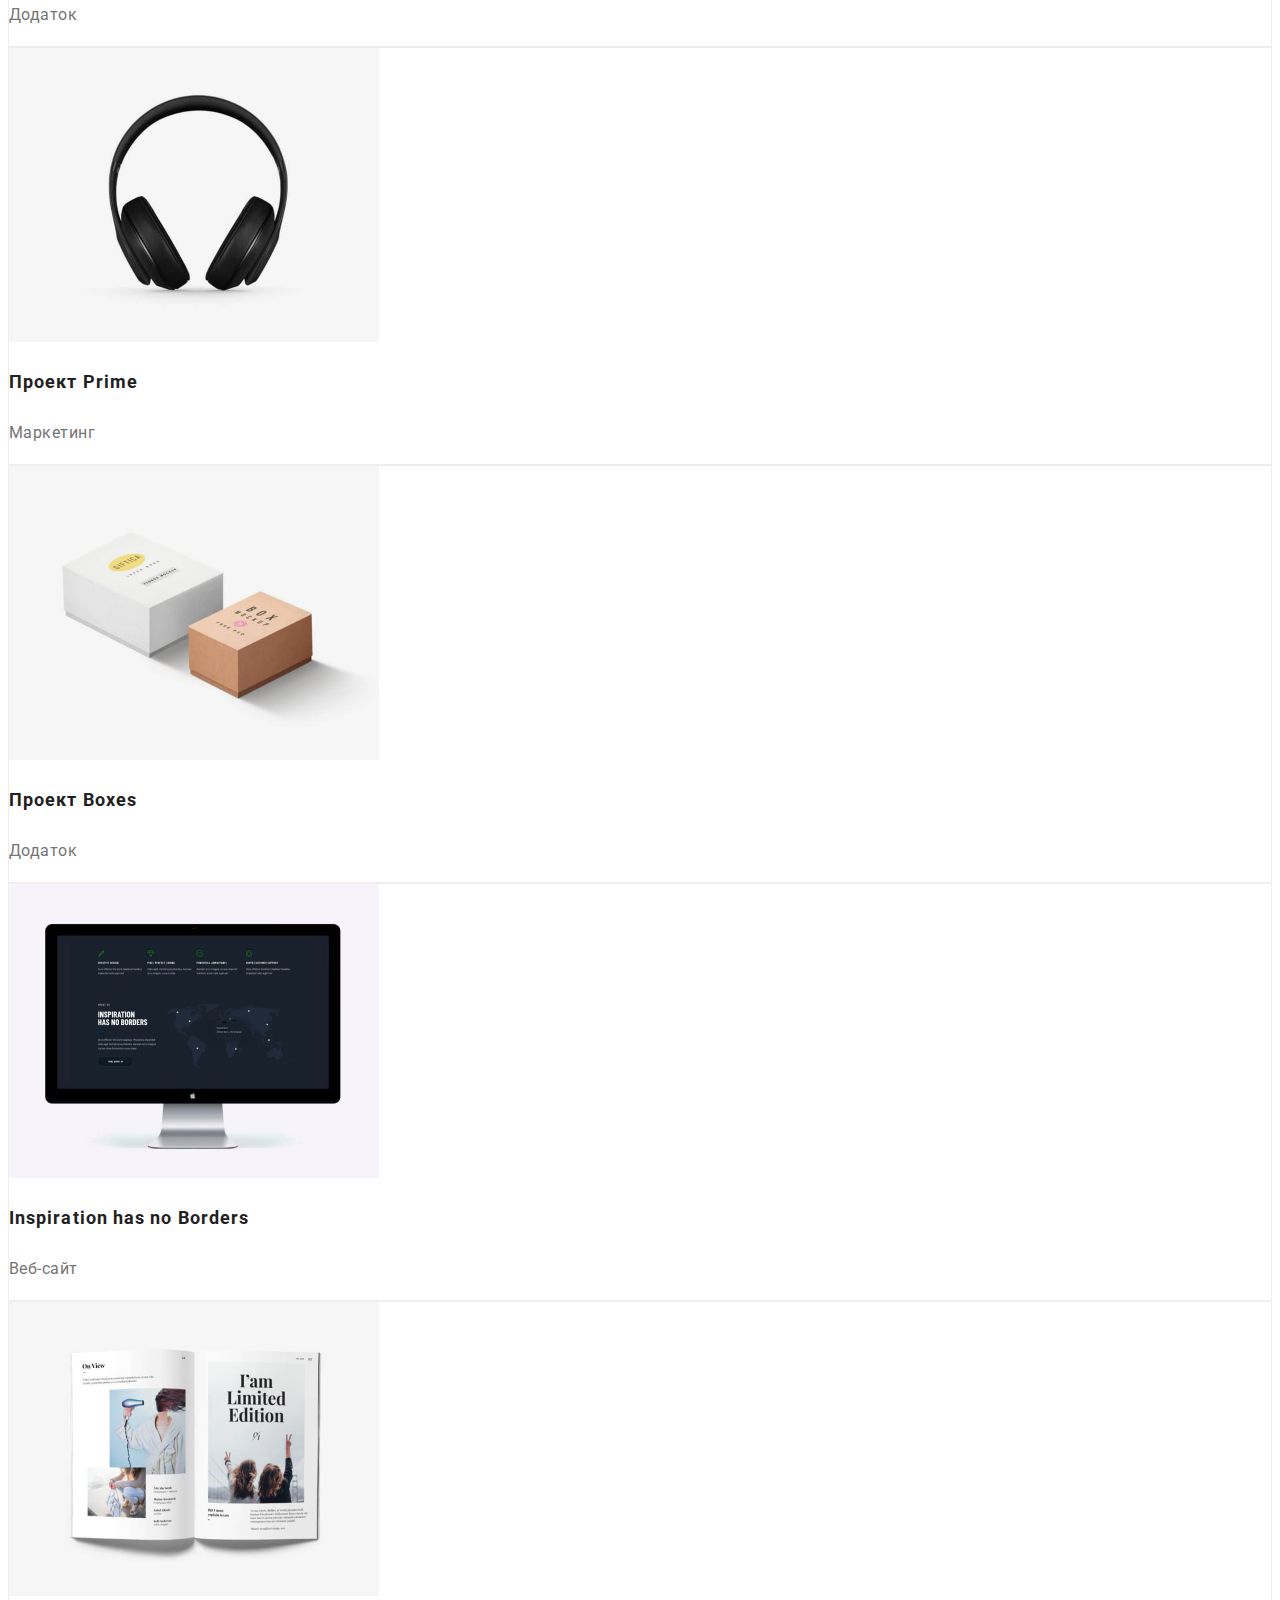
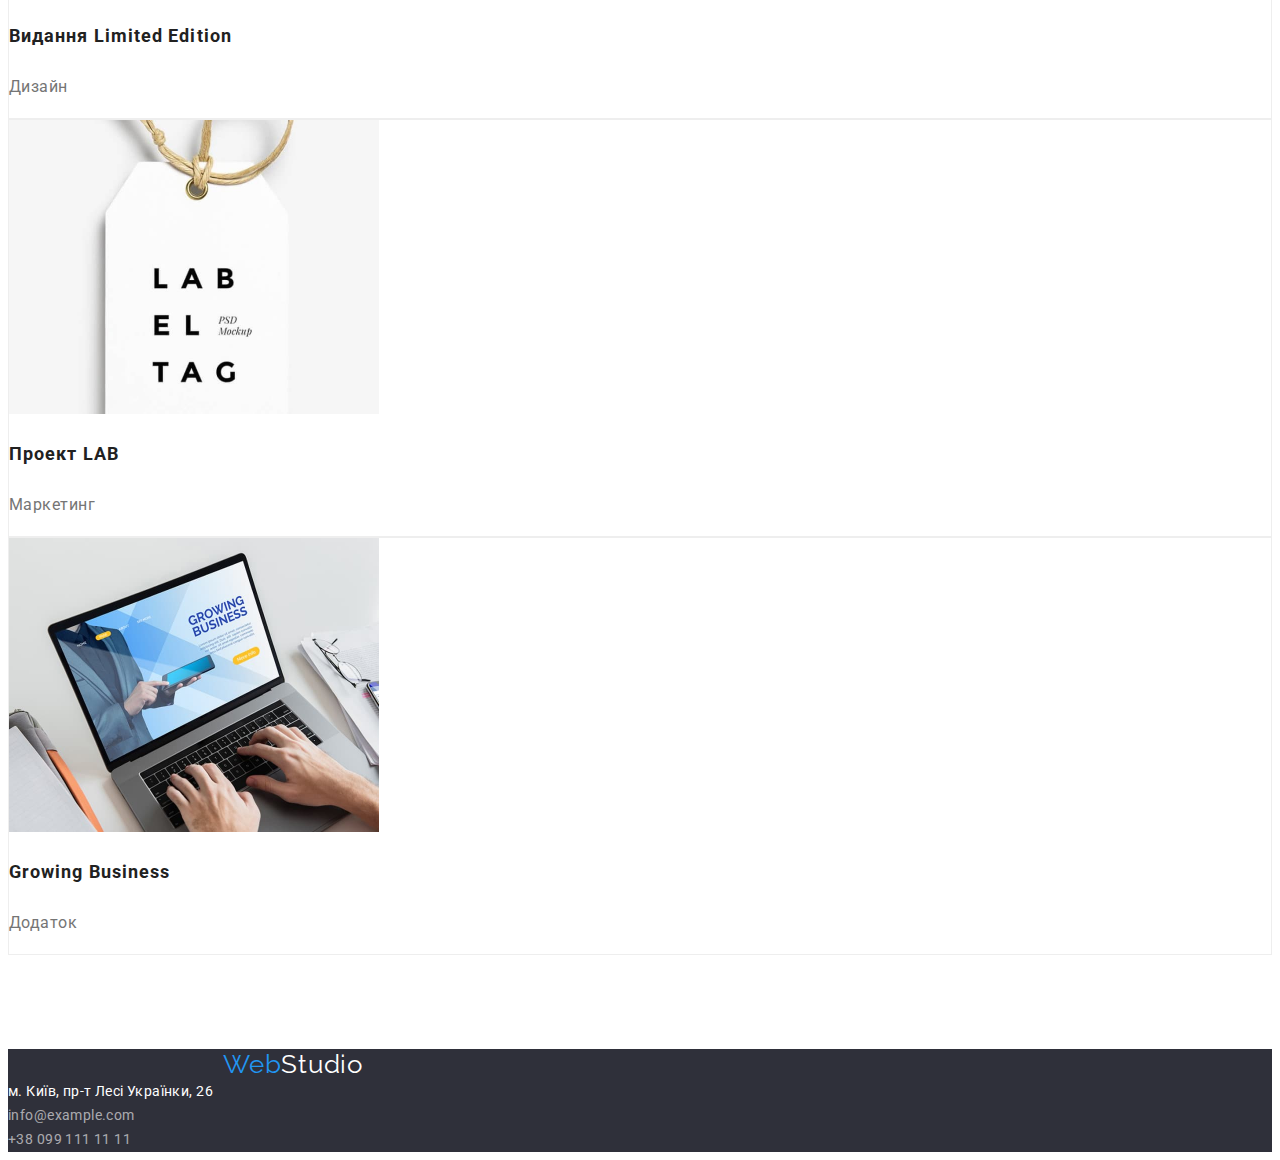
==== commit 8ec77172: "додає марджин" ====
--- a/portfolio.html
+++ b/portfolio.html
@@ -7,6 +7,7 @@
     <title>Портфолио</title>
     <link rel="preconnect" href="https://fonts.googleapis.com">
     <link rel="preconnect" href="https://fonts.gstatic.com" crossorigin>
+    <link rel="stylesheet" href="node_modules/modern-normalize/modern-normalize.css">
     <link
         href="https://fonts.googleapis.com/css2?family=Montserrat:wght@400;700&family=Raleway:wght@700&family=Roboto:wght@400;500;700;900&display=swap"
         rel="stylesheet">
@@ -14,7 +15,7 @@
 </head>
 
 <body>
-    <header class="header">
+    <header class="header-portfolio">
         <nav>
             <a  class="header-logo logo link">Web<span class="header-second-logo logo link">Studio</span>
             </a>
--- a/css/styles.css
+++ b/css/styles.css
@@ -77,8 +77,17 @@
     background: #000;
 }
 
-.section{padding-top: 0px;
-padding-bottom: 94px;}
+.section{
+    padding-top: 94px;
+    padding-bottom: 94px;
+}
+
+.pading-non{
+    padding-top: 0px;
+    padding-bottom: 0px;
+}
+
+
 /* ----------------LOGO----------------- */
 
 
@@ -89,6 +98,11 @@
     letter-spacing: 0.03em;
 }
 
+.header-logo, .header-second-logo{
+    margin-top: 24px;
+    margin-bottom: 25px;
+    margin-left: 215px;
+}
 .header-logo{
     color: var(--first-logo-color);
 }
@@ -103,6 +117,9 @@
     background-color: var(--primary-backgraund-color);
 }
 
+.header-list, .header-contacts-list{
+    display: flex;
+}
 
 .header-link {
     color: var(--title-text-color);
@@ -205,6 +222,7 @@
 .about-title{
     margin-top: 0px;
     margin-bottom: 50px;
+    padding-top: 0px;
 }
 
 .about-item-pictures{margin-top: 0px;
@@ -280,6 +298,12 @@
 
 /* ----------------PAGE PORTFOLIO----------------- */
 
+/* ----------------HEADER PORTFOLIO----------------- */
+
+.header-portfolio{
+    border: 1px solid #ECECEC;
+    border:
+}
 
 .filter-btn{
     font-family: inherit;
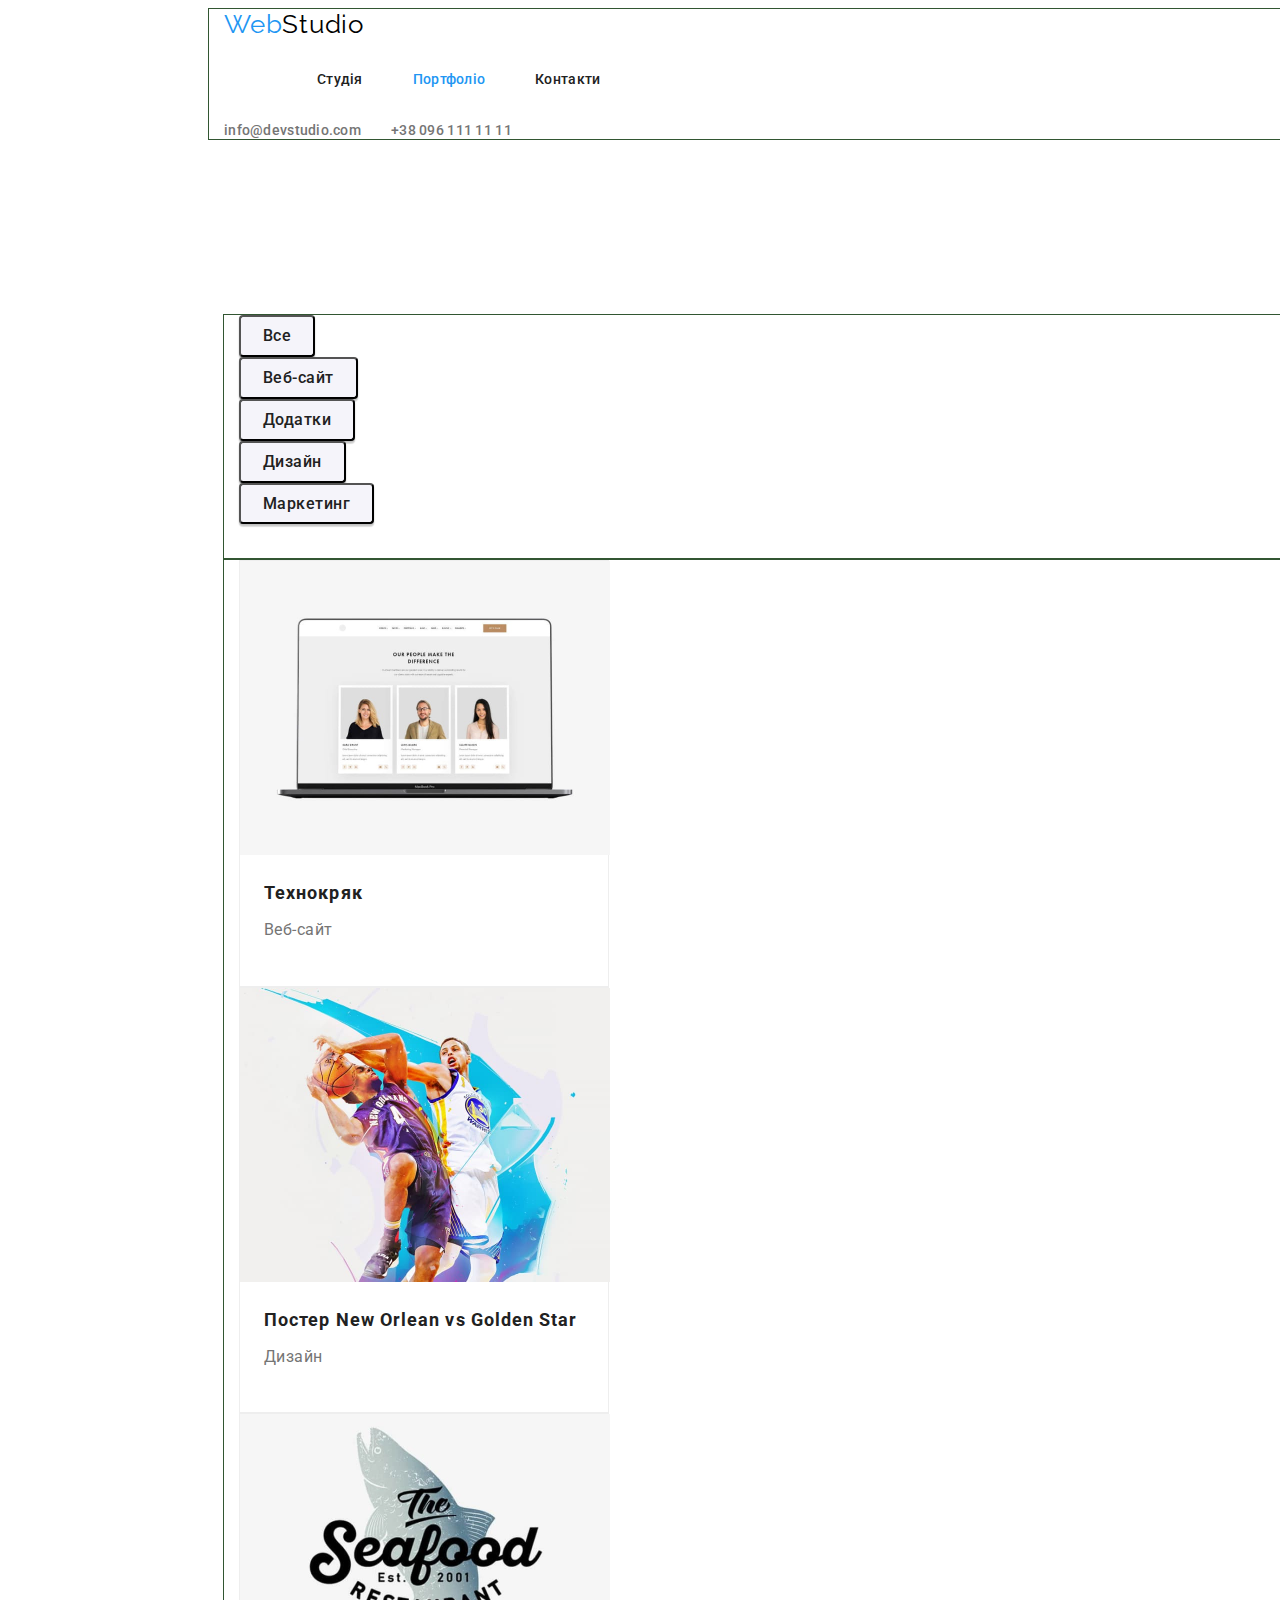
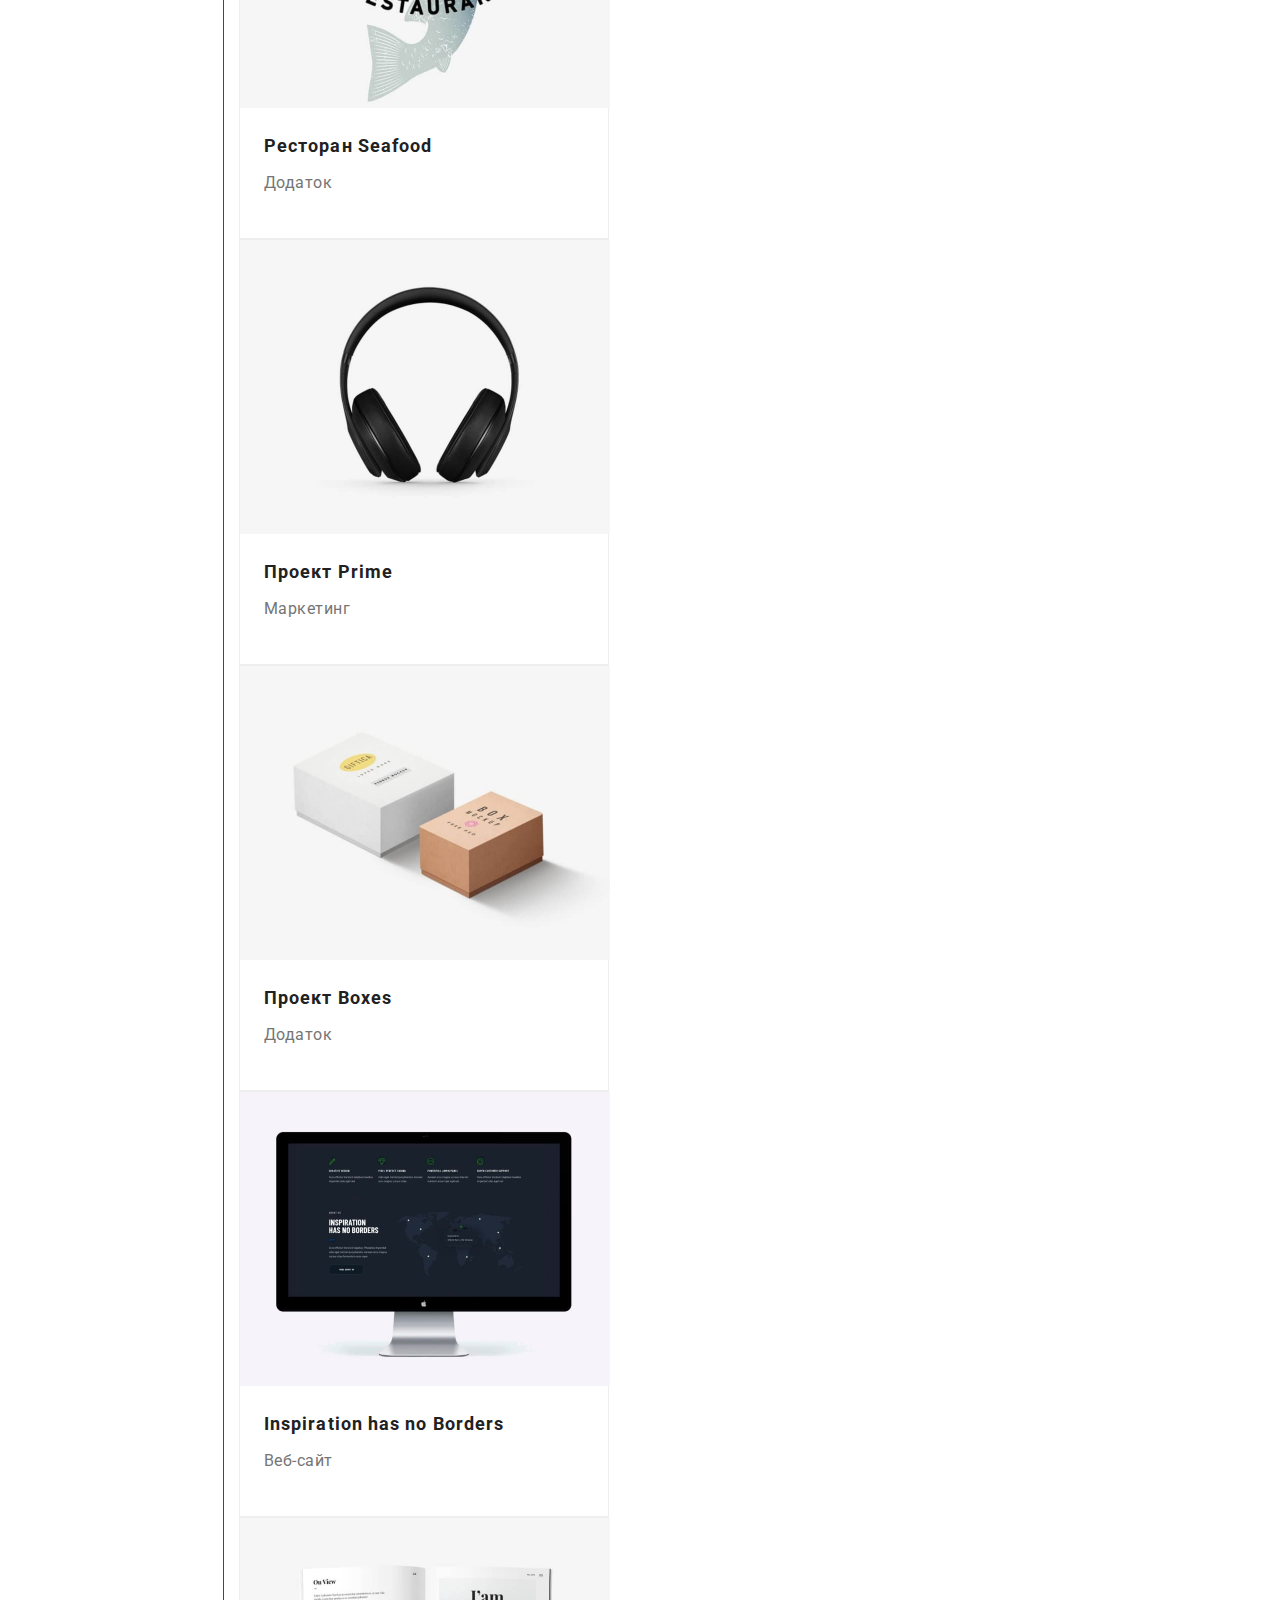
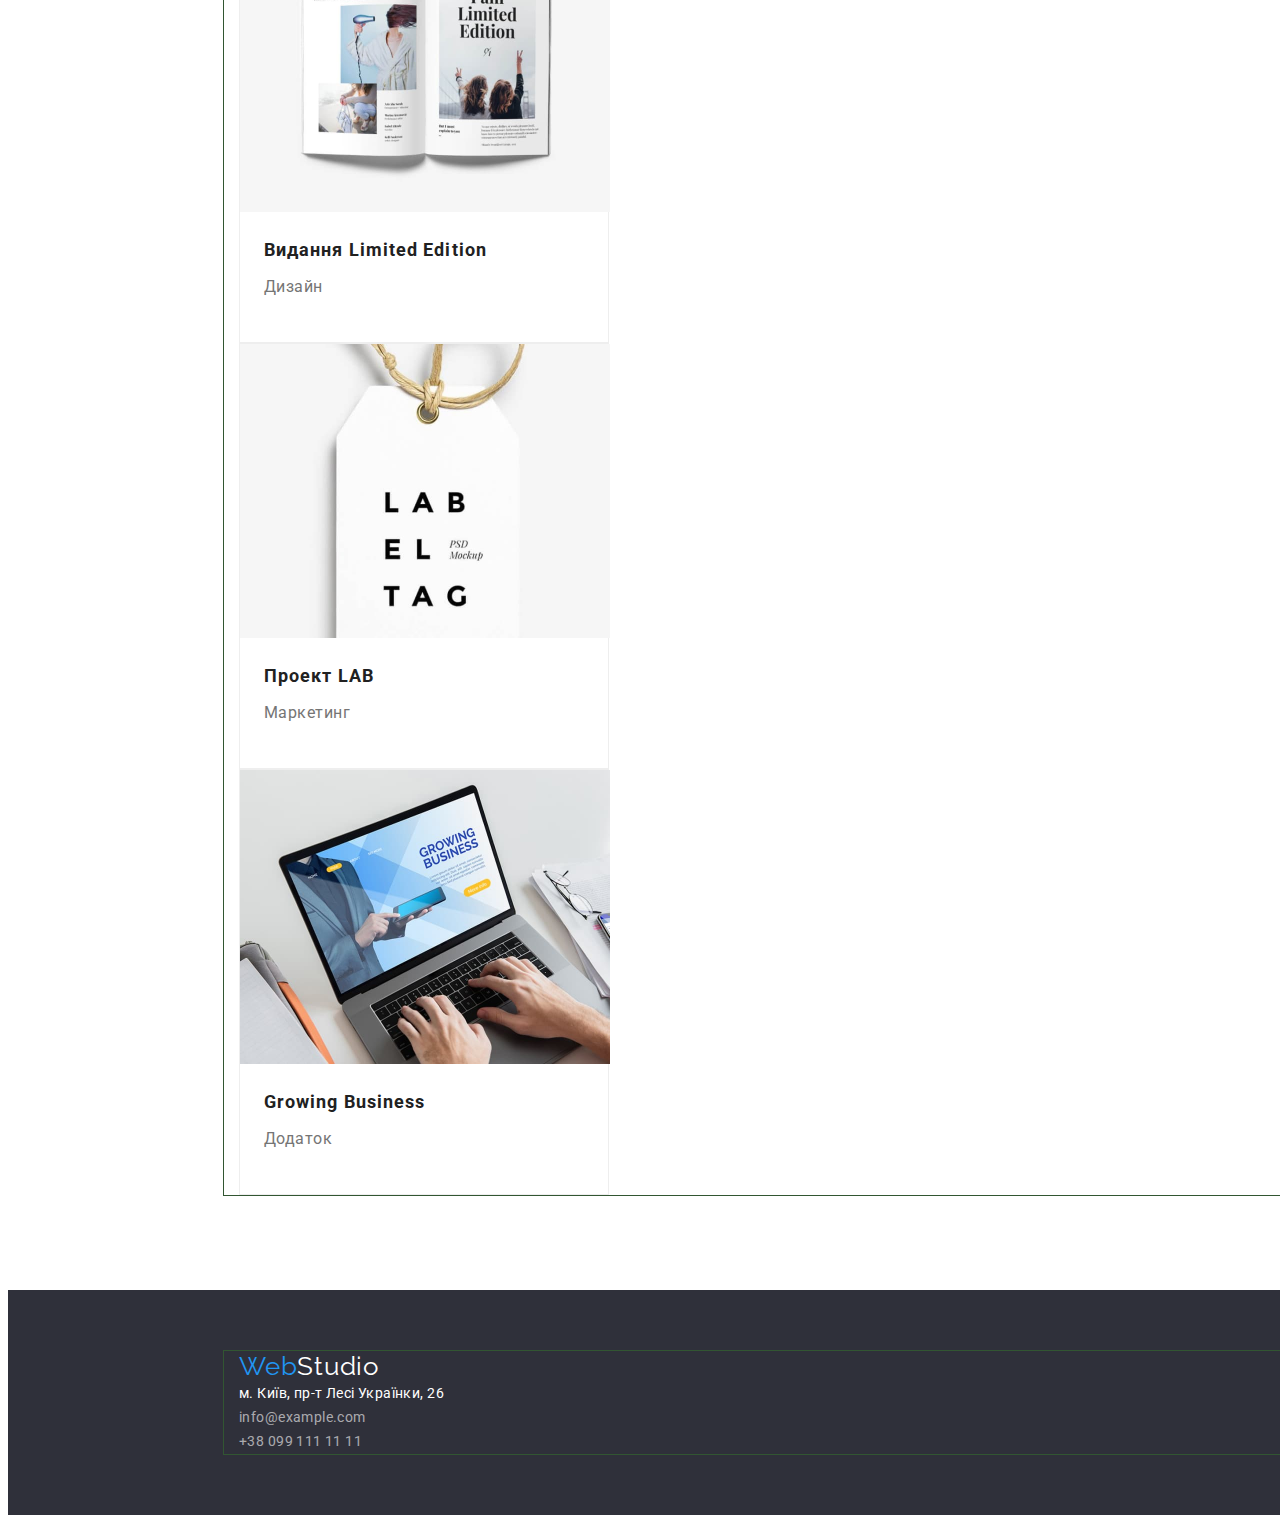
==== commit 8d137d0d: "додає флекс" ====
--- a/portfolio.html
+++ b/portfolio.html
@@ -7,140 +7,166 @@
     <title>Портфолио</title>
     <link rel="preconnect" href="https://fonts.googleapis.com">
     <link rel="preconnect" href="https://fonts.gstatic.com" crossorigin>
-    <link rel="stylesheet" href="node_modules/modern-normalize/modern-normalize.css">
     <link
         href="https://fonts.googleapis.com/css2?family=Montserrat:wght@400;700&family=Raleway:wght@700&family=Roboto:wght@400;500;700;900&display=swap"
         rel="stylesheet">
+    <link rel="stylesheet" href="https://cdnjs.cloudflare.com/ajax/libs/modern-normalize/1.1.0/modern-normalize.min.css" integrity="sha512-wpPYUAdjBVSE4KJnH1VR1HeZfpl1ub8YT/NKx4PuQ5NmX2tKuGu6U/JRp5y+Y8XG2tV+wKQpNHVUX03MfMFn9Q==" crossorigin="anonymous" referrerpolicy="no-referrer" />
     <link rel="stylesheet" href="./css/styles.css">
 </head>
 
 <body>
     <header class="header-portfolio">
-        <nav>
-            <a  class="header-logo logo link">Web<span class="header-second-logo logo link">Studio</span>
-            </a>
-
-            <ul class="header-list list">
-                <li class="header-item"><a class="header-link link navy" href="./index.html">Студія</a></li>
-                <li class="header-item"><a class="header-link link navy current" href="./portfolio.html"">Портфоліо</a> </li>
-                <li class="header-item"><a class="header-link link navy " href="">Контакти</a> </li>
+        <div class="container">
+            <nav>
+                <a  class="header-logo logo link">Web<span class="header-second-logo logo link">Studio</span>
+                </a>
+    
+                <ul class="header-list list">
+                    <li class="header-item"><a class="header-link link navy" href="./index.html">Студія</a></li>
+                    <li class="header-item"><a class="header-link link navy current" href="./portfolio.html"">Портфоліо</a> </li>
+                    <li class="header-item"><a class="header-link link navy " href="">Контакти</a> </li>
+                </ul>
+            </nav>
+    
+            <ul class="header-contacts-list list">
+                <li class="contacts-item"><a  href="mailto:info@devstudio.com" class="header-tel link navy ">info@devstudio.com</a></li>
+                <li class="contacts-item"><a href="Tel:+380961111111" class="header-mail link navy ">+38 096 111 11 11</a> </li>
             </ul>
-        </nav>
-
-        <ul class="header-contacts-list list">
-            <li class="contacts-item"><a  href="mailto:info@devstudio.com" class="header-tel link navy ">info@devstudio.com</a></li>
-            <li class="contacts-item"><a href="Tel:+380961111111" class="header-mail link navy ">+38 096 111 11 11</a> </li>
-        </ul>
+        </div>
     </header>
     <main class="main-portfolio">
         <section class="filter section">
-            <h2 class="visually-hidden">Фільтр</h2>
-            <ul class="filter-list list">
-                <li class="filter-item">
-                    <button class="filter-btn" type="button">Все</button>
-                </li>
-                <li class="filter-item">
-                    <button class="filter-btn" type="button">Веб-сайт</button>
-                </li>
-                <li class="filter-item">
-                   <button class="filter-btn" type="button"> Додатки</button>
-                </li>
-                <li class="filter-item">
-                    <button class="filter-btn" type="button">Дизайн</button>
-                </li>
-                <li class="filter-item">
-                   <button class="filter-btn" type="button">Маркетинг</button>
-                </li>
-            </ul>      
-            <h2 class="visually-hidden">Портфоліо</h2>
-            <ul class="portfolio-list list">
-                <li class="portfolio-item">
-                    <img
-                     src="./images/portfolio_1.jpg"
-                     alt="Відкрита сторінка на ноутбуці з профілями"
-                     width="370">
-                    <h3 class="portfolio-item-title">Технокряк</h3>
-                    <p class="portfolio-after-title">Веб-сайт</p>
-                </li>
-                <li class="portfolio-item">
-                    <img
-                        src="./images/portfolio_2.jpg"
-                        alt="два баскетболісти в стрибку з м'ячем"
-                        width="370">
-                    <h3 class="portfolio-item-title">Постер New Orlean vs Golden Star</h3>
-                    <p class="portfolio-after-title">Дизайн</p>
-                </li>
-                <li class="portfolio-item">
-                    <img
-                     src="./images/portfolio_3.jpg" 
-                     alt="логотип ресторану сіафуд"
-                     width="370">
-                    <h3 class="portfolio-item-title">Ресторан Seafood</h3>
-                    <p class="portfolio-after-title">Додаток</p>
-                </li>
-                <li class="portfolio-item">
-                    <img
-                        src="./images/portfolio_4.jpg"
-                        alt="навушники"
-                        width="370">
-                    <h3 class="portfolio-item-title">Проект Prime</h3>
-                    <p class="portfolio-after-title">Маркетинг</p>
-                </li>
-                <li class="portfolio-item">
-                    <img
-                        src="./images/portfolio_5.jpg" 
-                        alt="дві коробки"
-                        width="370">
-                    <h3 class="portfolio-item-title">Проект Boxes</h3>
-                    <p class="portfolio-after-title">Додаток</p>
-                </li>
-                <li class="portfolio-item">
-                    <img
-                        src="./images/portfolio_6.jpg"
-                        alt="екран комп'ютера з катрою"
-                        width="370">
-                    <h3 class="portfolio-item-title">Inspiration has no Borders</h3>
-                    <p class="portfolio-after-title">Веб-сайт</p>
-                </li>
-                <li class="portfolio-item">
-                    <img
-                        src="./images/portfolio_7.jpg" 
-                        alt="розгорнутий журнал"
-                        width="370">
-                    <h3 class="portfolio-item-title">Видання Limited Edition</h3>
-                    <p class="portfolio-after-title">Дизайн</p>
-                </li>
-                <li class="portfolio-item">
-                    <img
-                        src="./images/portfolio_8.jpg" 
-                        alt="лейбл"
-                        width="370">
-                    <h3 class="portfolio-item-title">Проект LAB</h3>
-                    <p class="portfolio-after-title">Маркетинг</p>
-                </li>
-                <li class="portfolio-item">
-                    <img 
-                        src="./images/portfolio_9.jpg" 
-                        alt="руки які друкують на ноутбуці"
-                        width="370">
-                    <h3 class="portfolio-item-title">Growing Business</h3>
-                    <p class="portfolio-after-title">Додаток</p>
-                </li>
-           </ul>
-        </section>
+            <div class="container">
+                <h2 class="visually-hidden">Фільтр</h2>
+                <ul class="filter-list list">
+                    <li class="filter-item">
+                        <button class="filter-btn" type="button">Все</button>
+                    </li>
+                    <li class="filter-item">
+                        <button class="filter-btn" type="button">Веб-сайт</button>
+                    </li>
+                    <li class="filter-item">
+                       <button class="filter-btn" type="button"> Додатки</button>
+                    </li>
+                    <li class="filter-item">
+                        <button class="filter-btn" type="button">Дизайн</button>
+                    </li>
+                    <li class="filter-item">
+                       <button class="filter-btn" type="button">Маркетинг</button>
+                    </li>
+                </ul>      
+            </div>
+                <h2 class="visually-hidden">Портфоліо</h2>
+            <div class="container">
+                <ul class="portfolio-list list">
+                    <li class="portfolio-item">
+                        <img
+                         src="./images/portfolio_1.jpg"
+                         alt="Відкрита сторінка на ноутбуці з профілями"
+                         width="370">
+                         <div class="portfolio-item-list">
+                            <h3 class="portfolio-item-title">Технокряк</h3>
+                            <p class="portfolio-after-title">Веб-сайт</p>
+                         </div>
+                    </li>
+                    <li class="portfolio-item">
+                        <img
+                            src="./images/portfolio_2.jpg"
+                            alt="два баскетболісти в стрибку з м'ячем"
+                            width="370">
+                            <div class="portfolio-item-list">
+                                <h3 class="portfolio-item-title">Постер New Orlean vs Golden Star</h3>
+                                <p class="portfolio-after-title">Дизайн</p>
+                            </div>
+                    </li>
+                    <li class="portfolio-item">
+                        <img
+                         src="./images/portfolio_3.jpg" 
+                         alt="логотип ресторану сіафуд"
+                         width="370">
+                         <div class="portfolio-item-list">
+                            <h3 class="portfolio-item-title">Ресторан Seafood</h3>
+                            <p class="portfolio-after-title">Додаток</p>
+                         </div>
+                    </li>
+                    <li class="portfolio-item">
+                        <img
+                            src="./images/portfolio_4.jpg"
+                            alt="навушники"
+                            width="370">
+                            <div class="portfolio-item-list">
+                                <h3 class="portfolio-item-title">Проект Prime</h3>
+                                <p class="portfolio-after-title">Маркетинг</p>
+                            </div>
+                    </li>
+                    <li class="portfolio-item">
+                        <img
+                            src="./images/portfolio_5.jpg" 
+                            alt="дві коробки"
+                            width="370">
+                            <div class="portfolio-item-list">
+                                <h3 class="portfolio-item-title">Проект Boxes</h3>
+                                <p class="portfolio-after-title">Додаток</p>
+                            </div>
+                    </li>
+                    <li class="portfolio-item">
+                        <img
+                            src="./images/portfolio_6.jpg"
+                            alt="екран комп'ютера з катрою"
+                            width="370">
+                            <div class="portfolio-item-list">
+                                <h3 class="portfolio-item-title">Inspiration has no Borders</h3>
+                                <p class="portfolio-after-title">Веб-сайт</p>
+                            </div>
+                    </li>
+                    <li class="portfolio-item">
+                        <img
+                            src="./images/portfolio_7.jpg" 
+                            alt="розгорнутий журнал"
+                            width="370">
+                            <div class="portfolio-item-list">
+                                <h3 class="portfolio-item-title">Видання Limited Edition</h3>
+                                <p class="portfolio-after-title">Дизайн</p>
+                            </div>
+                    </li>
+                    <li class="portfolio-item">
+                        <img
+                            src="./images/portfolio_8.jpg" 
+                            alt="лейбл"
+                            width="370">
+                            <div class="portfolio-item-list">
+                                <h3 class="portfolio-item-title">Проект LAB</h3>
+                                <p class="portfolio-after-title">Маркетинг</p>
+                            </div>
+                    </li>
+                    <li class="portfolio-item">
+                        <img 
+                            src="./images/portfolio_9.jpg" 
+                            alt="руки які друкують на ноутбуці"
+                            width="370">
+                            <div class="portfolio-item-list">
+                                <h3 class="portfolio-item-title">Growing Business</h3>
+                                <p class="portfolio-after-title">Додаток</p>
+                            </div>
+                    </li>
+               </ul>
+            </div>
+         </section>
     </main>
     <footer class="footer">
-        <a class="header-logo logo link" href="/"> Web<span class="logo-color-footer logo link">Studio</span>
-        </a>
-        
-        <address class="address">
-            <ul class="address-list list">
-                <li class="address-item">
-                    <a href="https://goo.gl/maps/31fkkudy4Th9jDAP7" class="address-location link">м. Київ, пр-т Лесі Українки, 26</a>
-                </li>
-                <li class="address-item"> <a href="mailto:info@example.com" class="address-mail link">info@example.com</a> </li>
-                <li class="address-item"> <a href="tel:+380991111111" class="address-tel link">+38 099 111 11 11</a></li>
-            </ul>
-        </address>
+        <div class="container">
+            <a class="footer-logo logo link" href="/"> Web<span class="logo-color-footer logo link">Studio</span>
+            </a>
+            
+            <address class="address">
+                <ul class="address-list list">
+                    <li class="address-item">
+                        <a href="https://goo.gl/maps/31fkkudy4Th9jDAP7" class="address-location link">м. Київ, пр-т Лесі Українки, 26</a>
+                    </li>
+                    <li class="address-item"> <a href="mailto:info@example.com" class="address-mail link">info@example.com</a> </li>
+                    <li class="address-item"> <a href="tel:+380991111111" class="address-tel link">+38 099 111 11 11</a></li>
+                </ul>
+            </address>
+        </div>
     </footer>
     </body>--- a/css/styles.css
+++ b/css/styles.css
@@ -27,7 +27,11 @@
     color: var(--primary-text-color);
     font-family: Roboto, sans-serif;
     background-color: var(--primary-backgraund-color);
-}
+    width: 1600px;
+}
+
+*{box-sizing: border-box;}
+
 
 .visually-hidden {
     position: absolute;
@@ -70,40 +74,53 @@
     color: var(--title-text-color);
 }
 
-.conteiner{
+p, h1, h2, h3, h4, h5, h6{
+    margin-top: 0;
+    margin-bottom: 0;
+}
+
+ul{
+    margin: 0;
+    padding-left: 0;
+}
+
+img{
+    display: block;
+}
+
+address{
+    font-style: normal;
+}
+
+.container{
     margin-left: auto;
     margin-right: auto;
-    width: 1215px;
-    background: #000;
-}
+    width: 1200px;
+    padding-left: 15px;
+    padding-right: 15px;
+   border: 1px solid #325632;
+}
+
 
 .section{
     padding-top: 94px;
     padding-bottom: 94px;
 }
 
-.pading-non{
-    padding-top: 0px;
-    padding-bottom: 0px;
-}
-
 
 /* ----------------LOGO----------------- */
 
-
 .logo{
+    padding-top: 24px;
+    padding-bottom: 25px;
+
     font-family: 'Raleway';
     font-size: 26px;
     line-height: 1.19;
     letter-spacing: 0.03em;
 }
 
-.header-logo, .header-second-logo{
-    margin-top: 24px;
-    margin-bottom: 25px;
-    margin-left: 215px;
-}
-.header-logo{
+.header-logo, .footer-logo{
     color: var(--first-logo-color);
 }
 
@@ -117,14 +134,28 @@
     background-color: var(--primary-backgraund-color);
 }
 
-.header-list, .header-contacts-list{
+.header-list{
     display: flex;
+    margin-left: 93px;
+}
+
+.header-list .header-item + .header-item{
+    margin-left: 50px;
+}
+
+.main-nav{
+    display: flex;
+    align-items: center;
 }
 
 .header-link {
     color: var(--title-text-color);
 }
-
+.header-list .header-link {
+    display: block;
+    padding-top: 32px;
+    padding-bottom: 32px;
+}
 .header-link:hover,
 .header-link:focus{color: var(--button-active-color);
 }
@@ -132,6 +163,17 @@
 .current{
     color: var(--button-active-color);
 }
+
+.header-contacts-list{
+    display: flex;
+    margin-left: auto;
+}
+
+
+.header-contacts-list .contacts-item + .contacts-item{
+    margin-left: 30px;
+}
+
 
 .header-tel {
     font-weight: 500;
@@ -162,19 +204,21 @@
 
 .hero {
     background-color: var(--hero-backgraund-color);
-    width: 1600px;
-    text-align: center;
-}
+    padding: 200px; 
+}
+
 .hero-title {
-    font-weight: 900;
+    max-width: 696px;
     font-size: 44px;
     line-height: 1.36;
     letter-spacing: 0.06em;
     text-transform: uppercase;
     color: var(--hero-color); 
-    margin-top: 0px;
     margin-bottom: 30px;
-}
+    text-align: center;
+    margin-left: 252px;
+}
+
 .hero-btn {
     font-family: inherit;
     font-weight: 700;
@@ -184,20 +228,20 @@
     background-color: var(--button-active-color);
     color: var(--hero-color);
     cursor: pointer;
-    display: inline-block;
+    display: block;
+    margin: 0 auto;
     box-shadow: 0px 4px 4px rgba(0, 0, 0, 0.15);
     border-radius: 4px;
-    padding: 10px 35px;
     min-width: 216px;
-    border-style:none;
-
+    border-style: none;
+    padding: 10px 32px;
 }
 
 /* ----------------FEATURES----------------- */
 
 .features {
-    background-color: 
-    var(--primary-backgraund-color);
+    padding-left: 215px;
+    padding-right: 215px;
 }
 
 .item-title {
@@ -219,10 +263,15 @@
 }
 
 /* ----------------ABOUT----------------- */
+
+.about{
+    padding-top: 0;
+    padding-left: 215px;
+    padding-right: 215px;
+}
+
 .about-title{
-    margin-top: 0px;
     margin-bottom: 50px;
-    padding-top: 0px;
 }
 
 .about-item-pictures{margin-top: 0px;
@@ -233,13 +282,26 @@
 
 .team {
     background-color:var(--about-backgraund-color);
-    margin-top: 0px;
-}
+    padding: 0px 215px 94px 215px ;
+}
+
+.team-title{
+    padding-top: 94px;
+    padding-bottom: 0px;
+    margin-top: 0px;}
 
 .team-item{
     background-color: var(--primary-backgraund-color);
     box-shadow: 0px 1px 3px rgba(0, 0, 0, 0.12), 0px 1px 1px rgba(0, 0, 0, 0.14), 0px 2px 1px rgba(0, 0, 0, 0.2);
     border-radius: 0px 0px 4px 4px;
+}
+
+.team-item-list{
+    width: 270px;
+    padding-top: 30px;
+    padding-bottom: 30px;
+    padding-left: 5px;
+    padding-right: 5px;
 }
 
 .team-item-title {
@@ -258,16 +320,26 @@
     text-align: center;
     letter-spacing: 0.03em;
     color: var(--primary-text-color);
-    margin-bottom: 30px;
-}
+}
+
 
 /* ----------------FOOTER----------------- */
 
 .footer {
     background-color: var(--hero-backgraund-color);
+    padding: 60px 1154px 60px 215px;
+}
+.footer-logo{
+    color: var(--button-active-color);
+}
+
+.footer-logo, .logo-color-footer{
+    padding-bottom: 20px;
 }
 .logo-color-footer {
     color: var(--hero-color);
+    margin-top: 0;
+    margin-bottom: 9px;
 }
 
 .address{
@@ -279,6 +351,8 @@
     line-height: 1.71;
     letter-spacing: 0.03em;
     color: var(--hero-color);
+    margin-top: 0;
+    margin-bottom: 9px;
 }
 
 .address-location:hover,
@@ -288,6 +362,14 @@
 .address-tel:hover, 
 .address-tel:focus{color: var(--button-active-color);}
 
+.address-mail{
+    margin-bottom: 9px;
+}
+
+.address-tel{
+    margin-top: 0px;
+}
+
 .address-mail, .address-tel {
     font-size: 14px;
     line-height: 1.71;
@@ -300,9 +382,8 @@
 
 /* ----------------HEADER PORTFOLIO----------------- */
 
-.header-portfolio{
-    border: 1px solid #ECECEC;
-    border:
+.filter{
+    padding: 174px 215px 94px 215px;
 }
 
 .filter-btn{
@@ -314,12 +395,15 @@
     letter-spacing: 0.03em;
     color: var(--button-text-color);
     background-color: var(--button-color);
-    display: inline-block;
-    margin: 6px 22px;
+    display: block;
     box-shadow: 0px 3px 1px rgba(0, 0, 0, 0.1), 0px 1px 2px rgba(0, 0, 0, 0.08), 0px 2px 2px rgba(0, 0, 0, 0.12);
     border-radius: 4px;
-}
-
+    padding: 6px 22px;
+}
+
+.filter-list{
+    padding-bottom: 34px;
+}
 .filter-btn:hover,
 .filter-btn:focus{color:var(--hero-color);
 background-color: var(--button-active-color);
@@ -328,6 +412,11 @@
 .portfolio-item{
     background-color:var(--primary-backgraund-color);
     border: 1px solid #EEEEEE;
+    width: 370px;
+}
+
+.portfolio-item-list{
+    padding: 20px 24px;
 }
 
 .portfolio-item-title{
@@ -336,6 +425,7 @@
     line-height: 2;
     letter-spacing: 0.06em;
     color: var(--title-text-color);
+    margin-bottom: 4px;
 }
 
 .portfolio-after-title{
@@ -343,6 +433,7 @@
     line-height: 1.88;
     letter-spacing: 0.03em;
     color: var(--primary-text-color);
+    margin-bottom: 20px;
 }
 
 .portfolio-item{color:var(--primary-backgraund-color);}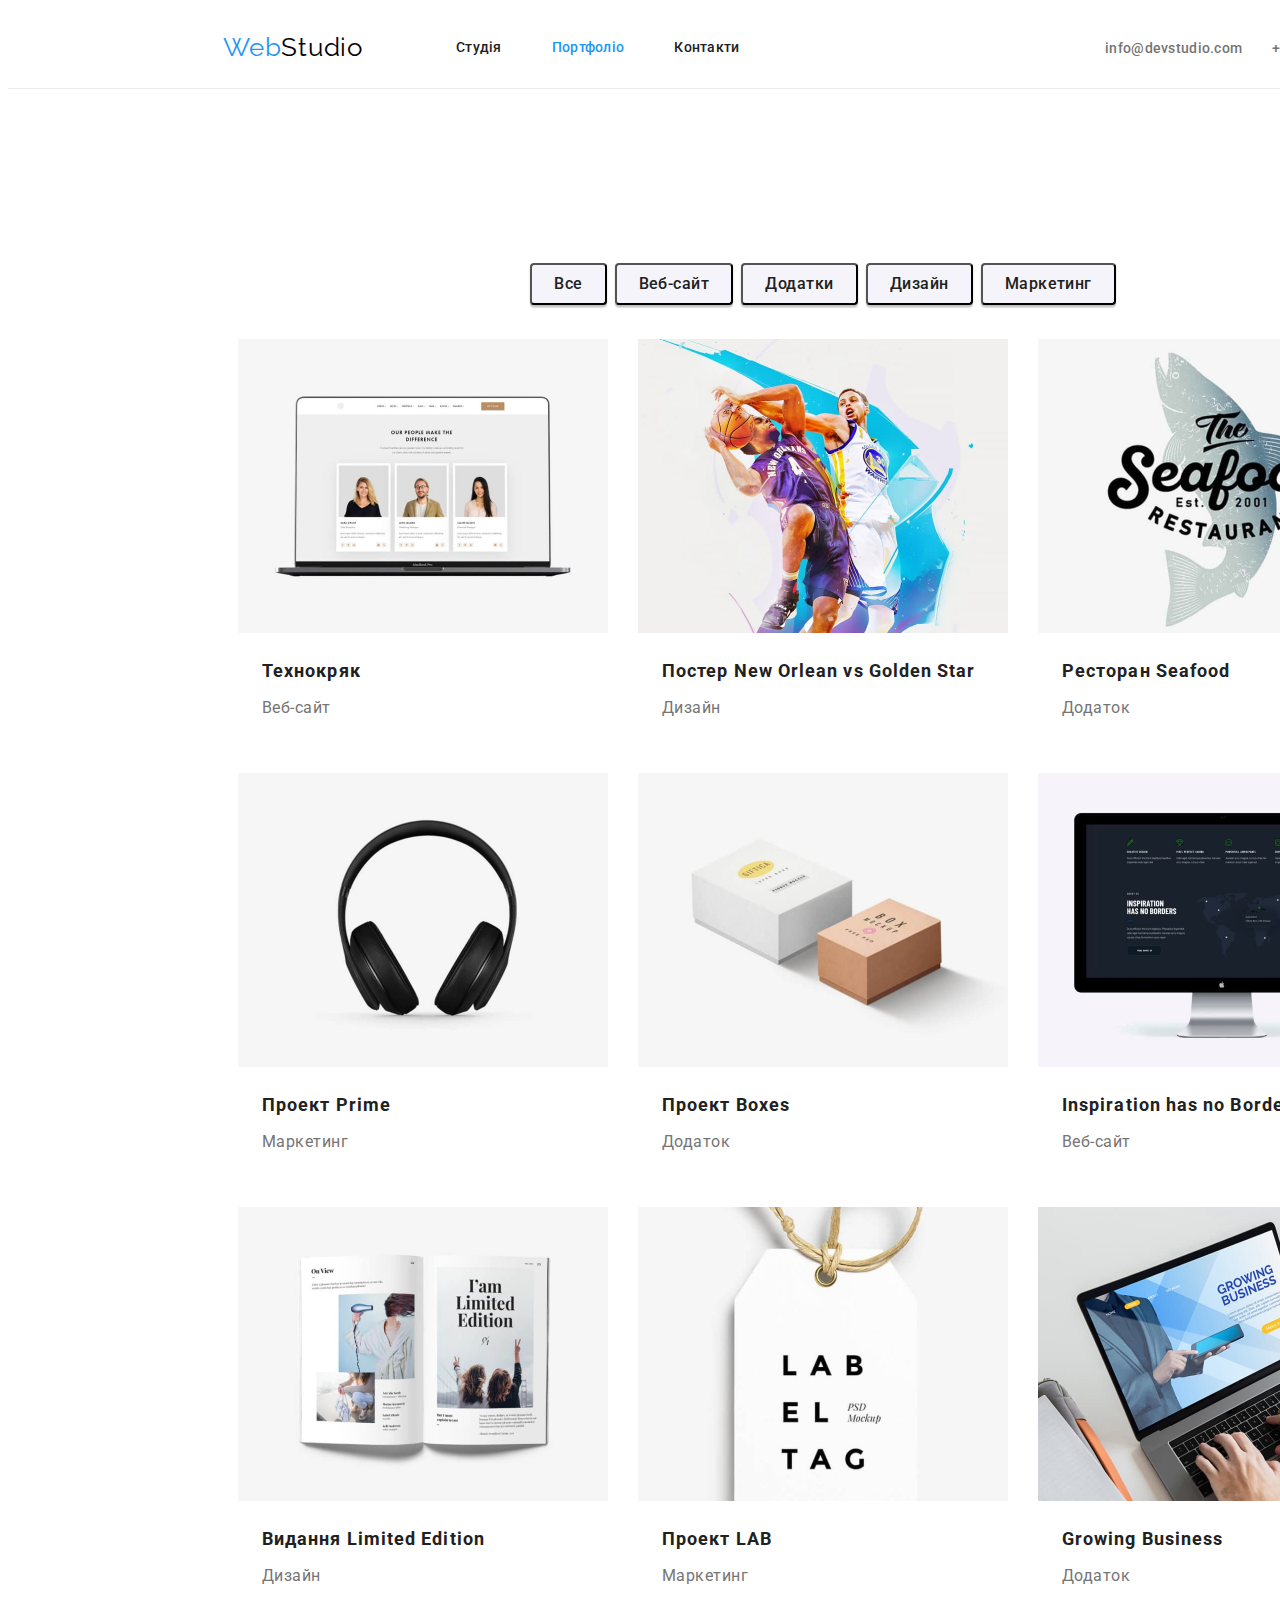
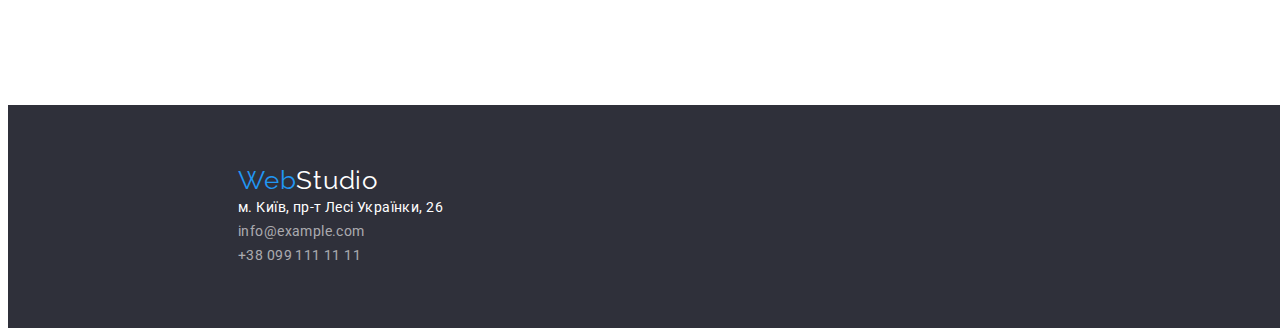
==== commit 6940ecef: "доробити картки" ====
--- a/portfolio.html
+++ b/portfolio.html
@@ -16,8 +16,8 @@
 
 <body>
     <header class="header-portfolio">
-        <div class="container">
-            <nav>
+        <div class="container main-nav">
+            <nav class="main-nav">
                 <a  class="header-logo logo link">Web<span class="header-second-logo logo link">Studio</span>
                 </a>
     
@@ -57,13 +57,14 @@
                 </ul>      
             </div>
                 <h2 class="visually-hidden">Портфоліо</h2>
-            <div class="container">
+            <div class="container card">
                 <ul class="portfolio-list list">
                     <li class="portfolio-item">
                         <img
                          src="./images/portfolio_1.jpg"
                          alt="Відкрита сторінка на ноутбуці з профілями"
                          width="370">
+                         
                          <div class="portfolio-item-list">
                             <h3 class="portfolio-item-title">Технокряк</h3>
                             <p class="portfolio-after-title">Веб-сайт</p>
--- a/css/styles.css
+++ b/css/styles.css
@@ -86,6 +86,8 @@
 
 img{
     display: block;
+    max-width: 100%;
+    height: auto;
 }
 
 address{
@@ -98,7 +100,6 @@
     width: 1200px;
     padding-left: 15px;
     padding-right: 15px;
-   border: 1px solid #325632;
 }
 
 
@@ -120,6 +121,7 @@
     letter-spacing: 0.03em;
 }
 
+
 .header-logo, .footer-logo{
     color: var(--first-logo-color);
 }
@@ -130,8 +132,15 @@
 
 /* ----------------HEADER----------------- */
 
-.header {
+.header,
+.header-portfolio {
     background-color: var(--primary-backgraund-color);
+    border: 1px solid #ECECEC;
+    border-top: none;
+    border-right: none;
+    border-left: none;
+    
+
 }
 
 .header-list{
@@ -174,6 +183,7 @@
     margin-left: 30px;
 }
 
+.contacts-item{flex: flex-end;}
 
 .header-tel {
     font-weight: 500;
@@ -204,7 +214,7 @@
 
 .hero {
     background-color: var(--hero-backgraund-color);
-    padding: 200px; 
+    /* padding: 200px;  */
 }
 
 .hero-title {
@@ -214,9 +224,12 @@
     letter-spacing: 0.06em;
     text-transform: uppercase;
     color: var(--hero-color); 
+    margin: 0 auto;
     margin-bottom: 30px;
     text-align: center;
-    margin-left: 252px;
+    padding-left: 5px;
+    padding-right: 5px;  
+
 }
 
 .hero-btn {
@@ -240,9 +253,22 @@
 /* ----------------FEATURES----------------- */
 
 .features {
-    padding-left: 215px;
-    padding-right: 215px;
-}
+    max-width: 1170px;
+    margin-left: 200px;
+}
+
+.features .features-list{
+    display: flex;
+}
+
+.features-item{
+    width: 270px;
+}
+
+.features-item:not(:last-child){
+    margin-right: 30px;
+}
+
 
 .item-title {
     font-weight: 700;
@@ -266,16 +292,20 @@
 
 .about{
     padding-top: 0;
-    padding-left: 215px;
-    padding-right: 215px;
+    padding-left: 200px;
+    padding-right: 200px;
 }
 
 .about-title{
     margin-bottom: 50px;
 }
 
-.about-item-pictures{margin-top: 0px;
-margin-bottom: 188px;}
+.about-list{
+    display: flex;
+}
+.about-item:not(:last-child){
+    margin-right: 30px;
+}
 
 
 /* ----------------TEAM----------------- */
@@ -288,12 +318,23 @@
 .team-title{
     padding-top: 94px;
     padding-bottom: 0px;
-    margin-top: 0px;}
+    margin-top: 0px;
+    margin-bottom: 50px;
+}
+
+.team-list{
+    display: flex;
+}
+
+
 
 .team-item{
     background-color: var(--primary-backgraund-color);
     box-shadow: 0px 1px 3px rgba(0, 0, 0, 0.12), 0px 1px 1px rgba(0, 0, 0, 0.14), 0px 2px 1px rgba(0, 0, 0, 0.2);
     border-radius: 0px 0px 4px 4px;
+}
+.team-item:not(:last-child){
+    margin-right: 30px;
 }
 
 .team-item-list{
@@ -331,6 +372,7 @@
 }
 .footer-logo{
     color: var(--button-active-color);
+    padding-top: 0px;
 }
 
 .footer-logo, .logo-color-footer{
@@ -385,6 +427,14 @@
 .filter{
     padding: 174px 215px 94px 215px;
 }
+.filter-list{
+    display: flex;
+    min-width: 574px;
+    justify-content: center;
+}
+.filter-item:not(:last-child){
+    margin-right: 8px;
+}
 
 .filter-btn{
     font-family: inherit;
@@ -409,14 +459,34 @@
 background-color: var(--button-active-color);
 }
 
+.portfolio-list{
+    display: flex;
+    flex-wrap: wrap;
+}
+
 .portfolio-item{
+    flex-basis: calc((100% - 60px) / 3);
     background-color:var(--primary-backgraund-color);
-    border: 1px solid #EEEEEE;
-    width: 370px;
+    /* border: 1px solid #EEEEEE; */
+    margin-right: 30px;
+    margin-bottom: 30px;
+}
+
+
+.card{
+    box-shadow: 1px solid #EEEEEE;
+}
+
+.portfolio-item:nth-child(3n){
+    margin-right: 0px;
+}
+
+.portfolio-item:nth-last-child(-n + 3){
+    margin-bottom: 0px;
 }
 
 .portfolio-item-list{
-    padding: 20px 24px;
+    padding: 20px 24px 20px 24px;
 }
 
 .portfolio-item-title{
@@ -433,7 +503,7 @@
     line-height: 1.88;
     letter-spacing: 0.03em;
     color: var(--primary-text-color);
-    margin-bottom: 20px;
+    padding-bottom: 0px;
 }
 
 .portfolio-item{color:var(--primary-backgraund-color);}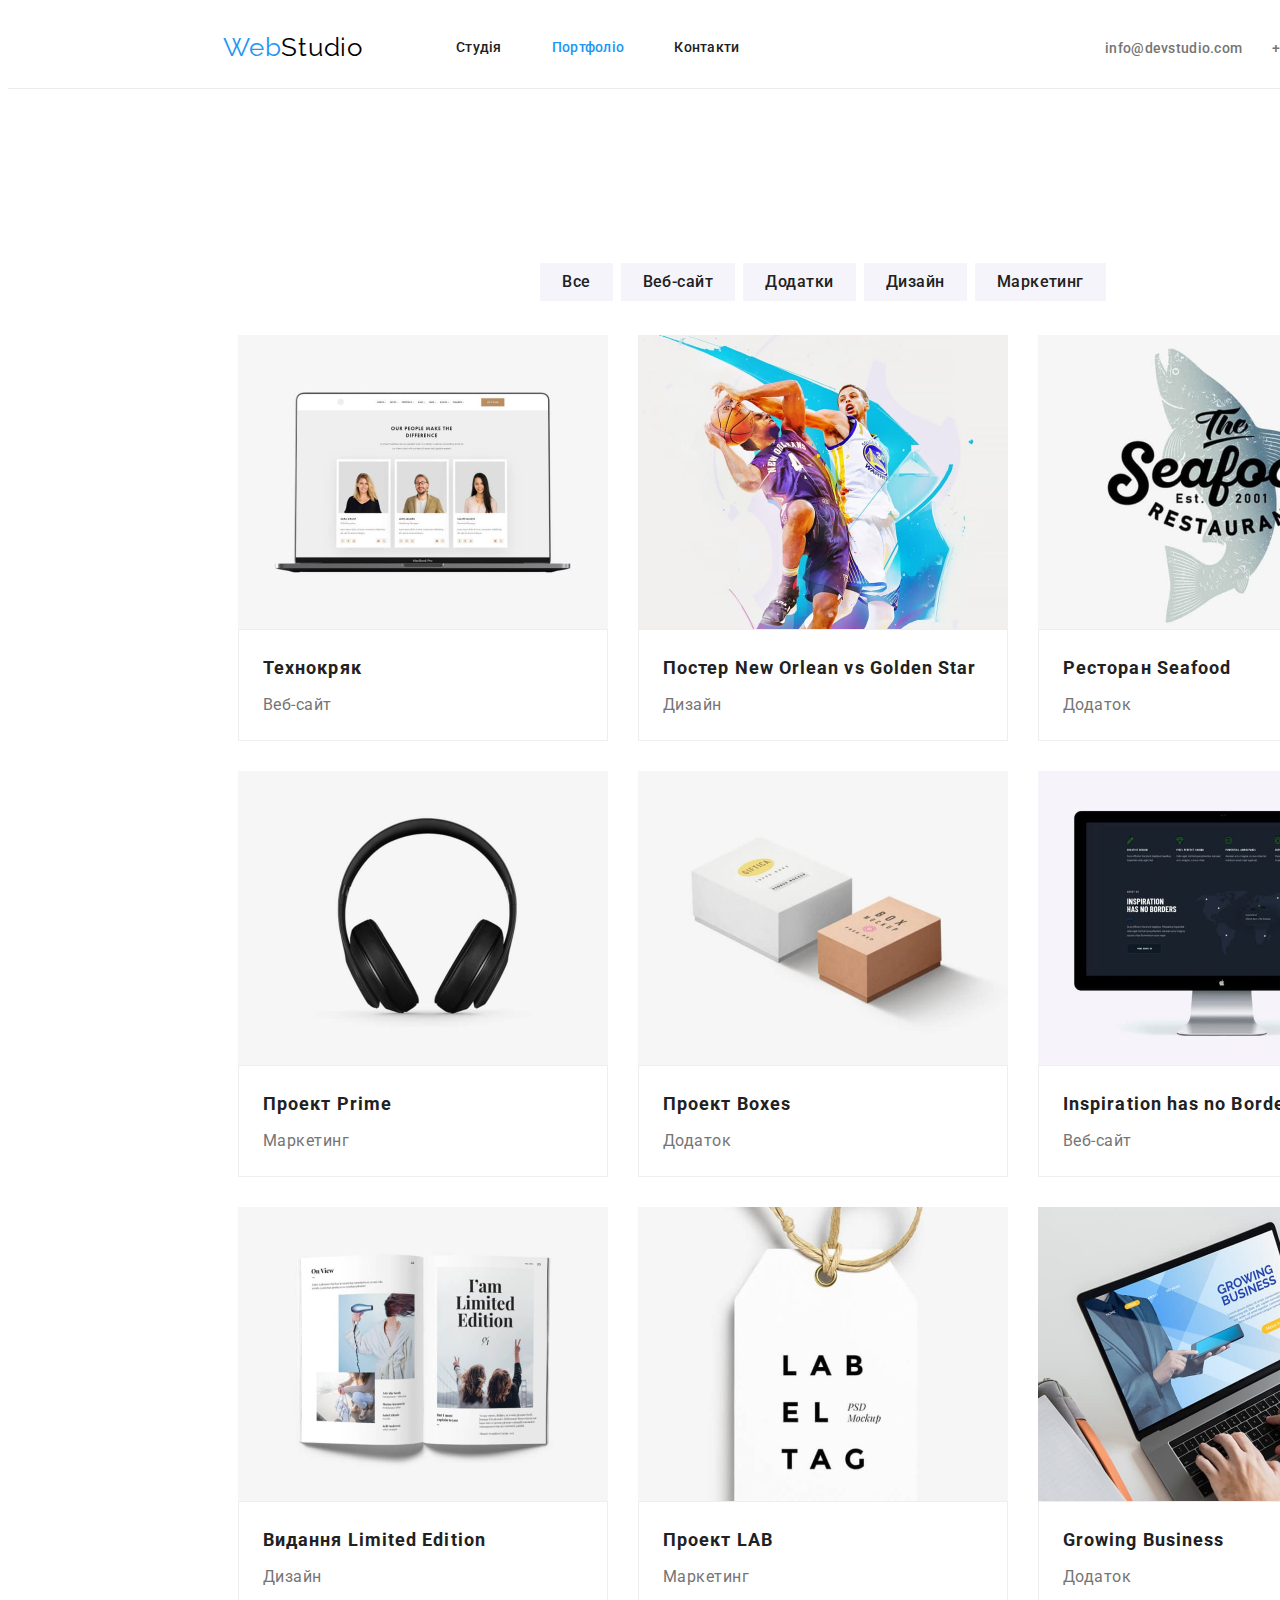
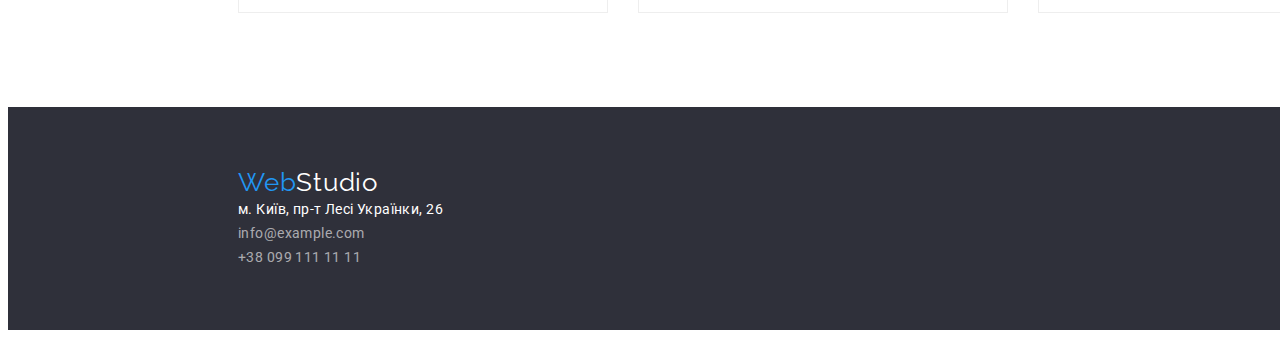
==== commit 2c870c24: "додає flex" ====
--- a/portfolio.html
+++ b/portfolio.html
@@ -57,14 +57,14 @@
                 </ul>      
             </div>
                 <h2 class="visually-hidden">Портфоліо</h2>
-            <div class="container card">
+            <div class="container">
                 <ul class="portfolio-list list">
                     <li class="portfolio-item">
                         <img
                          src="./images/portfolio_1.jpg"
                          alt="Відкрита сторінка на ноутбуці з профілями"
                          width="370">
-                         
+
                          <div class="portfolio-item-list">
                             <h3 class="portfolio-item-title">Технокряк</h3>
                             <p class="portfolio-after-title">Веб-сайт</p>
--- a/css/styles.css
+++ b/css/styles.css
@@ -139,8 +139,6 @@
     border-top: none;
     border-right: none;
     border-left: none;
-    
-
 }
 
 .header-list{
@@ -214,7 +212,6 @@
 
 .hero {
     background-color: var(--hero-backgraund-color);
-    /* padding: 200px;  */
 }
 
 .hero-title {
@@ -262,7 +259,10 @@
 }
 
 .features-item{
-    width: 270px;
+    /* width: 270px; */
+    flex-basis: calc((100% - 90px) / 4);
+    margin-right: 30px;
+
 }
 
 .features-item:not(:last-child){
@@ -303,6 +303,7 @@
 .about-list{
     display: flex;
 }
+
 .about-item:not(:last-child){
     margin-right: 30px;
 }
@@ -312,7 +313,7 @@
 
 .team {
     background-color:var(--about-backgraund-color);
-    padding: 0px 215px 94px 215px ;
+    padding: 0px 200px 94px 200px ;
 }
 
 .team-title{
@@ -332,13 +333,14 @@
     background-color: var(--primary-backgraund-color);
     box-shadow: 0px 1px 3px rgba(0, 0, 0, 0.12), 0px 1px 1px rgba(0, 0, 0, 0.14), 0px 2px 1px rgba(0, 0, 0, 0.2);
     border-radius: 0px 0px 4px 4px;
-}
+    flex-basis: calc((100% - 90px) / 4)
+}
+
 .team-item:not(:last-child){
     margin-right: 30px;
 }
 
 .team-item-list{
-    width: 270px;
     padding-top: 30px;
     padding-bottom: 30px;
     padding-left: 5px;
@@ -446,17 +448,20 @@
     color: var(--button-text-color);
     background-color: var(--button-color);
     display: block;
+    padding: 6px 22px;
+    border: none;
+}
+
+
+.filter-list{
+    padding-bottom: 34px;
+}
+.filter-btn:hover,
+.filter-btn:focus{
+    color:var(--hero-color);
+    background-color: var(--button-active-color);
     box-shadow: 0px 3px 1px rgba(0, 0, 0, 0.1), 0px 1px 2px rgba(0, 0, 0, 0.08), 0px 2px 2px rgba(0, 0, 0, 0.12);
     border-radius: 4px;
-    padding: 6px 22px;
-}
-
-.filter-list{
-    padding-bottom: 34px;
-}
-.filter-btn:hover,
-.filter-btn:focus{color:var(--hero-color);
-background-color: var(--button-active-color);
 }
 
 .portfolio-list{
@@ -467,16 +472,11 @@
 .portfolio-item{
     flex-basis: calc((100% - 60px) / 3);
     background-color:var(--primary-backgraund-color);
-    /* border: 1px solid #EEEEEE; */
     margin-right: 30px;
     margin-bottom: 30px;
 }
 
 
-.card{
-    box-shadow: 1px solid #EEEEEE;
-}
-
 .portfolio-item:nth-child(3n){
     margin-right: 0px;
 }
@@ -487,6 +487,7 @@
 
 .portfolio-item-list{
     padding: 20px 24px 20px 24px;
+    border: 1px solid #EEEEEE;
 }
 
 .portfolio-item-title{
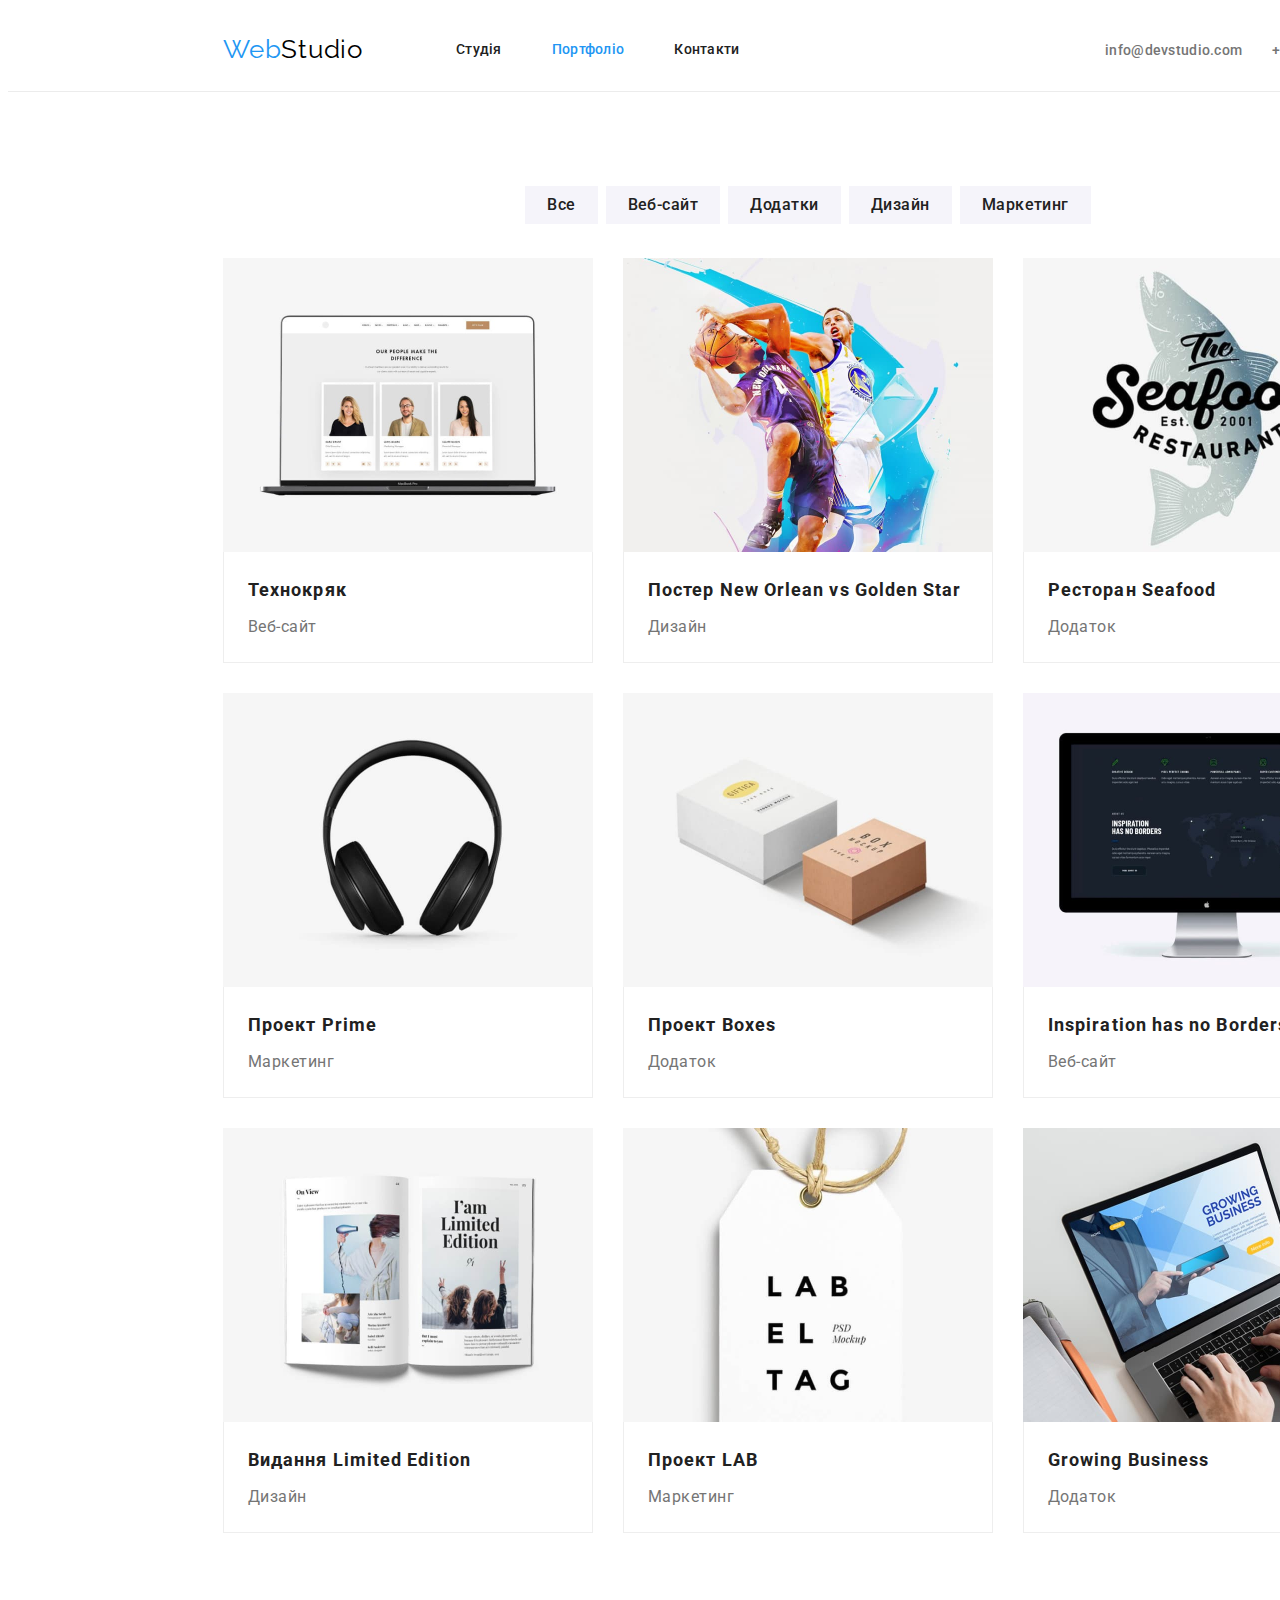
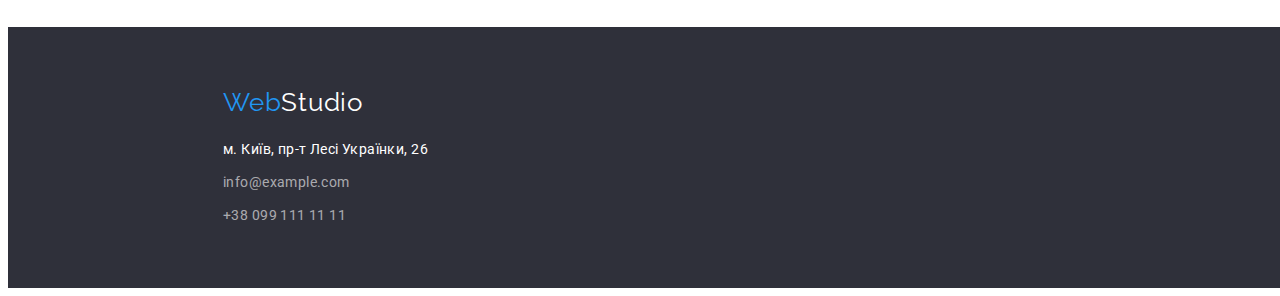
==== commit bb59284f: "додає зміни" ====
--- a/portfolio.html
+++ b/portfolio.html
@@ -55,9 +55,7 @@
                        <button class="filter-btn" type="button">Маркетинг</button>
                     </li>
                 </ul>      
-            </div>
                 <h2 class="visually-hidden">Портфоліо</h2>
-            <div class="container">
                 <ul class="portfolio-list list">
                     <li class="portfolio-item">
                         <img
--- a/css/styles.css
+++ b/css/styles.css
@@ -114,7 +114,7 @@
 .logo{
     padding-top: 24px;
     padding-bottom: 25px;
-
+    display: inline-block;
     font-family: 'Raleway';
     font-size: 26px;
     line-height: 1.19;
@@ -128,6 +128,8 @@
 
 .header-second-logo{
     color: var(--second-logo-color);
+    padding-top: 0px;
+    padding-bottom: 0px;
 }
 
 /* ----------------HEADER----------------- */
@@ -181,7 +183,9 @@
     margin-left: 30px;
 }
 
-.contacts-item{flex: flex-end;}
+.contacts-item{
+    padding-top: 32px;
+    padding-bottom: 32px;}
 
 .header-tel {
     font-weight: 500;
@@ -212,6 +216,8 @@
 
 .hero {
     background-color: var(--hero-backgraund-color);
+    padding-top: 200px;
+    padding-bottom: 200px;
 }
 
 .hero-title {
@@ -249,11 +255,6 @@
 
 /* ----------------FEATURES----------------- */
 
-.features {
-    max-width: 1170px;
-    margin-left: 200px;
-}
-
 .features .features-list{
     display: flex;
 }
@@ -292,8 +293,6 @@
 
 .about{
     padding-top: 0;
-    padding-left: 200px;
-    padding-right: 200px;
 }
 
 .about-title{
@@ -313,11 +312,9 @@
 
 .team {
     background-color:var(--about-backgraund-color);
-    padding: 0px 200px 94px 200px ;
 }
 
 .team-title{
-    padding-top: 94px;
     padding-bottom: 0px;
     margin-top: 0px;
     margin-bottom: 50px;
@@ -370,24 +367,27 @@
 
 .footer {
     background-color: var(--hero-backgraund-color);
-    padding: 60px 1154px 60px 215px;
-}
+    padding-top: 60px;
+    padding-bottom: 60px;
+}
+
 .footer-logo{
     color: var(--button-active-color);
     padding-top: 0px;
-}
-
-.footer-logo, .logo-color-footer{
-    padding-bottom: 20px;
-}
+    padding-bottom: 0px;
+    margin-bottom: 20px;
+
+}
+
 .logo-color-footer {
     color: var(--hero-color);
-    margin-top: 0;
-    margin-bottom: 9px;
+    padding-top: 0px;
+    padding-bottom: 0px;
 }
 
 .address{
     font-style: unset;
+    margin-top: 0px;
 }
 
 .address-location {
@@ -395,7 +395,11 @@
     line-height: 1.71;
     letter-spacing: 0.03em;
     color: var(--hero-color);
-    margin-top: 0;
+    margin-top: 0px;
+}
+
+
+.address-item:not(:last-child){
     margin-bottom: 9px;
 }
 
@@ -407,7 +411,7 @@
 .address-tel:focus{color: var(--button-active-color);}
 
 .address-mail{
-    margin-bottom: 9px;
+    /* margin-bottom: 9px; */
 }
 
 .address-tel{
@@ -426,13 +430,11 @@
 
 /* ----------------HEADER PORTFOLIO----------------- */
 
-.filter{
-    padding: 174px 215px 94px 215px;
-}
 .filter-list{
     display: flex;
     min-width: 574px;
     justify-content: center;
+    margin-bottom: 34px;
 }
 .filter-item:not(:last-child){
     margin-right: 8px;
@@ -452,10 +454,6 @@
     border: none;
 }
 
-
-.filter-list{
-    padding-bottom: 34px;
-}
 .filter-btn:hover,
 .filter-btn:focus{
     color:var(--hero-color);
@@ -488,6 +486,7 @@
 .portfolio-item-list{
     padding: 20px 24px 20px 24px;
     border: 1px solid #EEEEEE;
+    border-top: none;
 }
 
 .portfolio-item-title{
